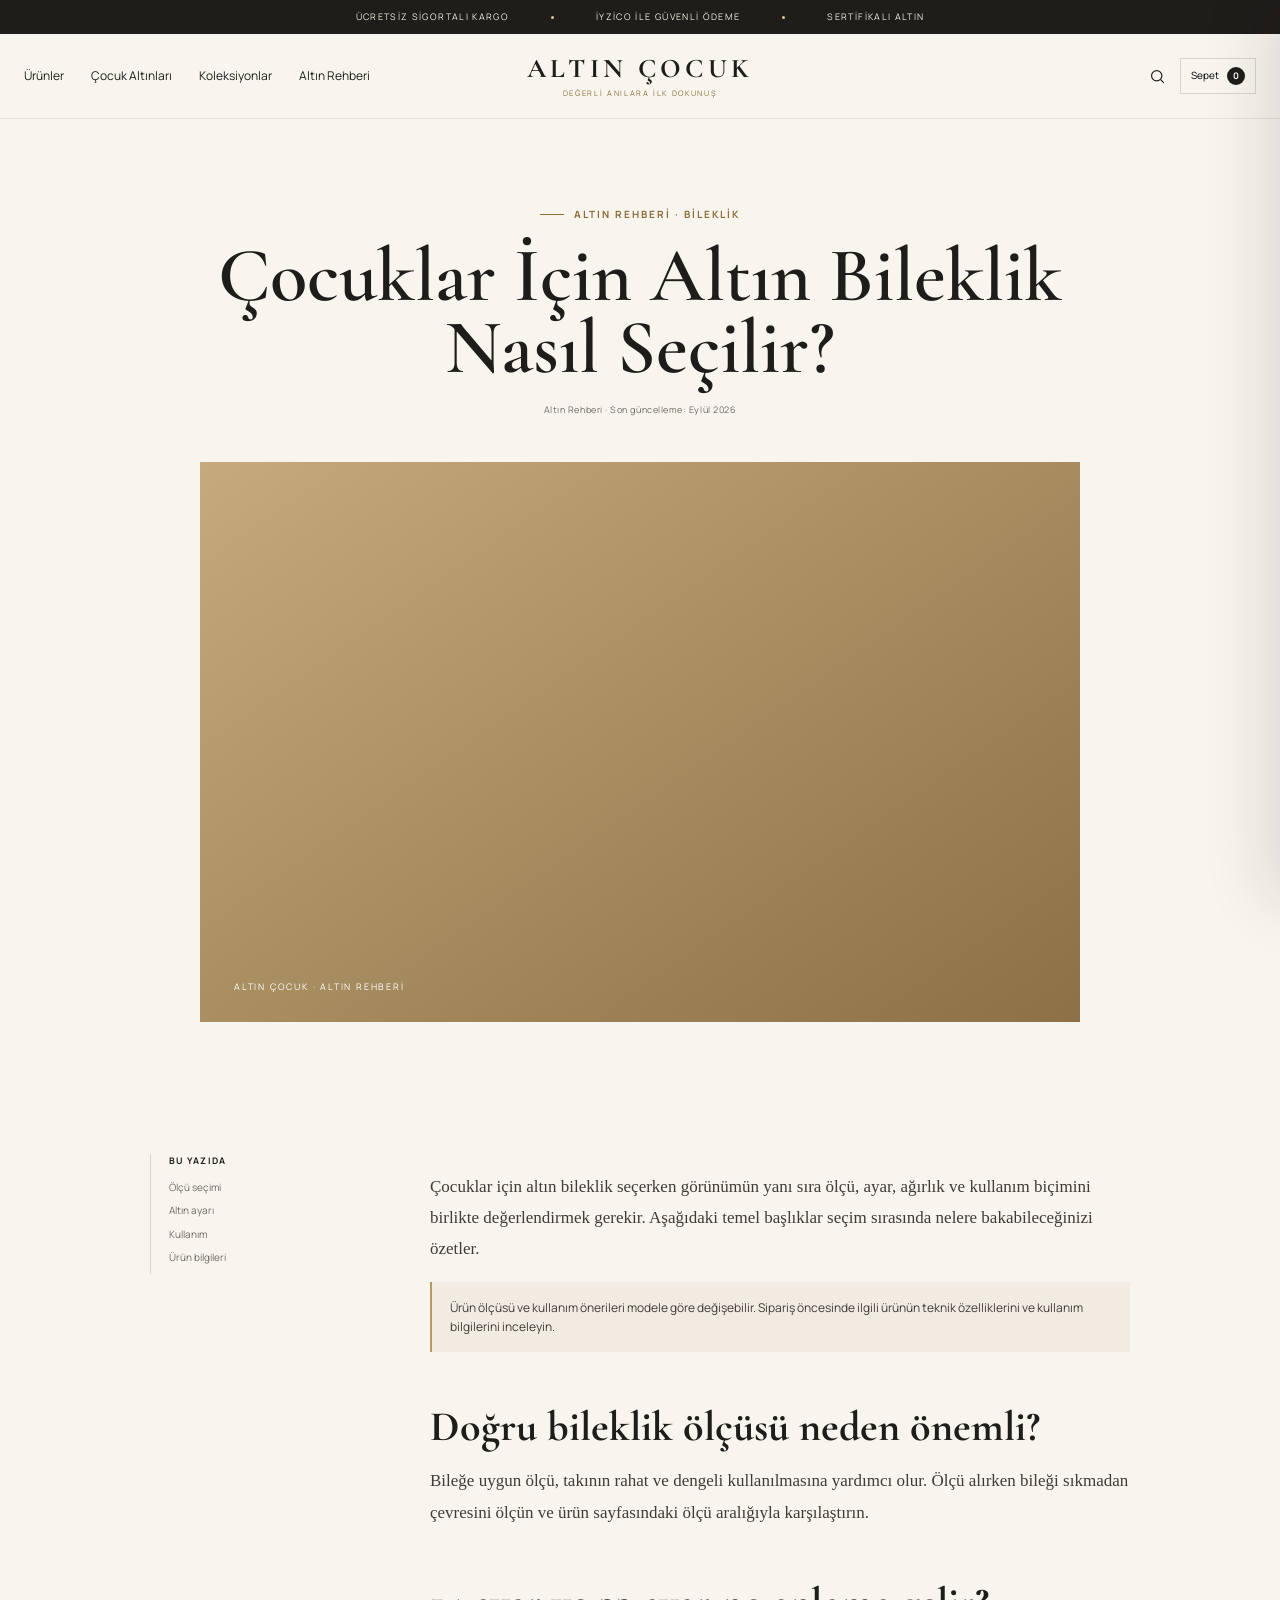
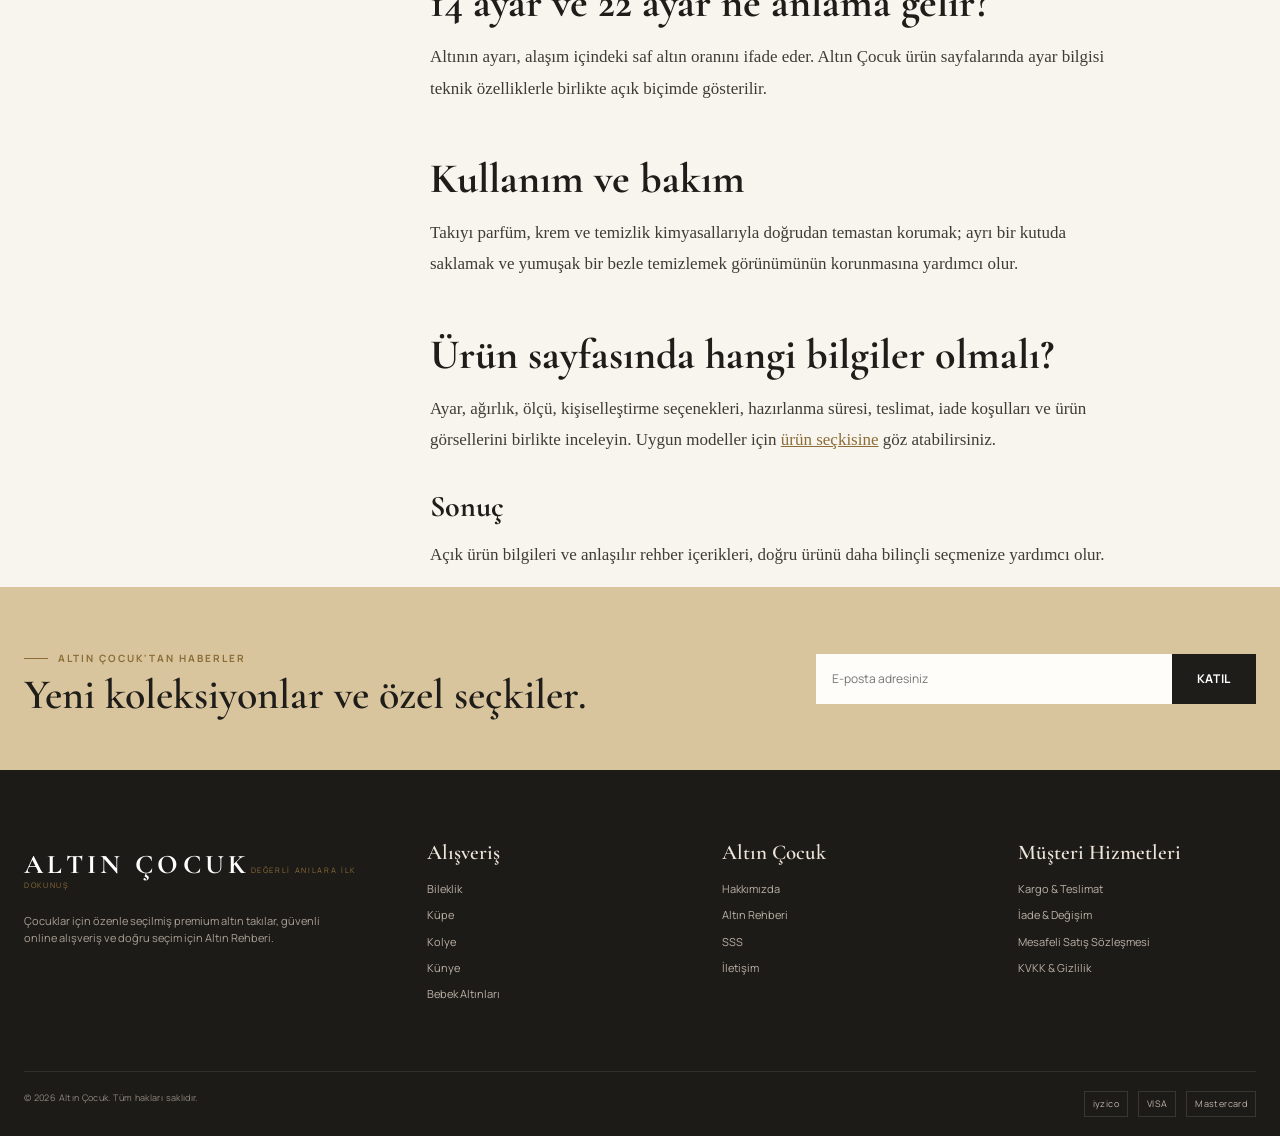
==== article.html @ 512d7e07 "Add files via upload" ====
<!DOCTYPE html>

<html lang="tr">
<head>
<meta charset="utf-8"/>
<meta content="width=device-width, initial-scale=1" name="viewport"/>
<title>Çocuklar İçin Altın Bileklik Nasıl Seçilir? | Altın Çocuk</title>
<meta content="Çocuk altın bileklik seçiminde ölçü, ayar, kullanım ve ürün bilgileri hakkında temel rehber." name="description"/>
<link href="https://altıncocuk.com/altin-rehberi/cocuk-altin-bileklik-nasil-secilir/" rel="canonical"/>
<meta content="Çocuklar İçin Altın Bileklik Nasıl Seçilir? | Altın Çocuk" property="og:title"/>
<meta content="Çocuk altın bileklik seçiminde ölçü, ayar, kullanım ve ürün bilgileri hakkında temel rehber." property="og:description"/>
<meta content="article" property="og:type"/>
<meta content="https://altıncocuk.com/altin-rehberi/cocuk-altin-bileklik-nasil-secilir/" property="og:url"/>
<meta content="#f8f5ef" name="theme-color"/>
<link href="https://fonts.googleapis.com" rel="preconnect"/>
<link crossorigin="" href="https://fonts.gstatic.com" rel="preconnect"/>
<link href="https://fonts.googleapis.com/css2?family=Cormorant+Garamond:wght@500;600;700&amp;family=Manrope:wght@400;500;600;700&amp;display=swap" rel="stylesheet"/>
<link href="styles.css" rel="stylesheet"/>
<script type="application/ld+json">{"@context":"https://schema.org","@type":"Article","headline":"Çocuklar İçin Altın Bileklik Nasıl Seçilir?","author":{"@type":"Organization","name":"Altın Çocuk"},"publisher":{"@type":"Organization","name":"Altın Çocuk"}}</script>
</head>
<body>
<a class="skip-link" href="#main">İçeriğe geç</a>
<div class="announcement"><div class="container announcement__inner"><span>Ücretsiz Sigortalı Kargo</span><i></i><span>iyzico ile Güvenli Ödeme</span><i></i><span>Sertifikalı Altın</span></div></div>
<header class="site-header" id="siteHeader"><div class="container header__main">
<button aria-expanded="false" aria-label="Menüyü aç" class="icon-button mobile-menu-button" id="menuToggle" type="button"><svg viewbox="0 0 24 24"><path d="M4 8h16M4 16h16"></path></svg></button>
<nav aria-label="Ana menü" class="nav desktop-only"><a href="products.html">Ürünler</a><a href="category.html">Çocuk Altınları</a><a href="index.html#collections">Koleksiyonlar</a><a href="guide.html">Altın Rehberi</a></nav>
<a aria-label="Altın Çocuk ana sayfa" class="brand" href="index.html"><span class="brand__mark">ALTIN ÇOCUK</span><span class="brand__tag">değerli anılara ilk dokunuş</span></a>
<div class="nav header-actions"><button aria-label="Ara" class="icon-button" data-open-search="" type="button"><svg viewbox="0 0 24 24"><circle cx="11" cy="11" r="6.5"></circle><path d="m16 16 4 4"></path></svg></button><button aria-label="Sepeti aç" class="cart-pill" data-open-cart="" type="button">Sepet <b data-cart-count="">0</b></button></div></div>
<nav aria-label="Mobil menü" class="mobile-panel" id="mobilePanel"><div class="mobile-panel__title">Koleksiyonları Keşfet</div><a href="products.html">Tüm Ürünler <span>→</span></a><a href="category.html">Bileklik <span>→</span></a><a href="category.html">Küpe <span>→</span></a><a href="products.html">Kolye <span>→</span></a><a href="category.html">Künye <span>→</span></a><a href="index.html#collections">Koleksiyonlar <span>→</span></a><a href="guide.html">Altın Rehberi <span>→</span></a></nav></header>
<main id="main">
<section class="article-hero"><div class="container article-hero__inner"><span class="eyebrow">ALTIN REHBERİ · BİLEKLİK</span><h1>Çocuklar İçin Altın Bileklik Nasıl Seçilir?</h1><div class="article-meta">Altın Rehberi · Son güncelleme: Eylül 2026</div><div class="article-cover"></div></div></section>
<section class="article-layout">
<aside class="article-toc"><strong>Bu yazıda</strong><a href="#olcu">Ölçü seçimi</a><a href="#ayar">Altın ayarı</a><a href="#kullanim">Kullanım</a><a href="#urun">Ürün bilgileri</a></aside>
<article class="article-body">
<p>Çocuklar için altın bileklik seçerken görünümün yanı sıra ölçü, ayar, ağırlık ve kullanım biçimini birlikte değerlendirmek gerekir. Aşağıdaki temel başlıklar seçim sırasında nelere bakabileceğinizi özetler.</p>
<div class="note">Ürün ölçüsü ve kullanım önerileri modele göre değişebilir. Sipariş öncesinde ilgili ürünün teknik özelliklerini ve kullanım bilgilerini inceleyin.</div>
<h2 id="olcu">Doğru bileklik ölçüsü neden önemli?</h2><p>Bileğe uygun ölçü, takının rahat ve dengeli kullanılmasına yardımcı olur. Ölçü alırken bileği sıkmadan çevresini ölçün ve ürün sayfasındaki ölçü aralığıyla karşılaştırın.</p>
<h2 id="ayar">14 ayar ve 22 ayar ne anlama gelir?</h2><p>Altının ayarı, alaşım içindeki saf altın oranını ifade eder. Altın Çocuk ürün sayfalarında ayar bilgisi teknik özelliklerle birlikte açık biçimde gösterilir.</p>
<h2 id="kullanim">Kullanım ve bakım</h2><p>Takıyı parfüm, krem ve temizlik kimyasallarıyla doğrudan temastan korumak; ayrı bir kutuda saklamak ve yumuşak bir bezle temizlemek görünümünün korunmasına yardımcı olur.</p>
<h2 id="urun">Ürün sayfasında hangi bilgiler olmalı?</h2><p>Ayar, ağırlık, ölçü, kişiselleştirme seçenekleri, hazırlanma süresi, teslimat, iade koşulları ve ürün görsellerini birlikte inceleyin. Uygun modeller için <a href="products.html">ürün seçkisine</a> göz atabilirsiniz.</p>
<h3>Sonuç</h3><p>Açık ürün bilgileri ve anlaşılır rehber içerikleri, doğru ürünü daha bilinçli seçmenize yardımcı olur.</p>
</article>
</section>
</main>
<section class="newsletter">
<div class="container newsletter__inner">
<div><span class="eyebrow">ALTIN ÇOCUK'TAN HABERLER</span><h2>Yeni koleksiyonlar ve özel seçkiler.</h2></div>
<form class="newsletter-form" data-newsletter="true"><input aria-label="E-posta adresiniz" autocomplete="email" placeholder="E-posta adresiniz" required="required" type="email"/><button class="btn btn--dark">Katıl</button></form>
</div>
</section>
<footer class="footer">
<div class="container footer__grid">
<div class="footer__brand"><a class="brand" href="index.html"><span class="brand__mark">ALTIN ÇOCUK</span><span class="brand__tag">değerli anılara ilk dokunuş</span></a><p>Çocuklar için özenle seçilmiş premium altın takılar, güvenli online alışveriş ve doğru seçim için Altın Rehberi.</p></div>
<div><h4>Alışveriş</h4><a href="category.html">Bileklik</a><a href="category.html">Küpe</a><a href="category.html">Kolye</a><a href="category.html">Künye</a><a href="category.html">Bebek Altınları</a></div>
<div><h4>Altın Çocuk</h4><a href="information.html#about">Hakkımızda</a><a href="guide.html">Altın Rehberi</a><a href="index.html#faq">SSS</a><a href="information.html#contact">İletişim</a></div>
<div><h4>Müşteri Hizmetleri</h4><a href="information.html#shipping">Kargo &amp; Teslimat</a><a href="information.html#returns">İade &amp; Değişim</a><a href="information.html#terms">Mesafeli Satış Sözleşmesi</a><a href="information.html#privacy">KVKK &amp; Gizlilik</a></div>
</div>
<div class="container footer__bottom"><span>© 2026 Altın Çocuk. Tüm hakları saklıdır.</span><div class="payment-marks"><span>iyzico</span><span>VISA</span><span>Mastercard</span></div></div>
</footer>
<div class="overlay" id="overlay"></div><section aria-label="Arama paneli" class="search-panel" id="searchPanel">
<div class="container">
<div class="search-panel__top"><span class="eyebrow">Sitede Ara</span><button aria-label="Aramayı kapat" class="icon-button" data-close="" type="button">✕</button></div>
<form class="search-panel__form"><input aria-label="Arama" id="searchInput" placeholder="Bileklik, künye, rehber..." type="search"/></form><div class="search-results" id="searchResults"></div>
<div class="search-panel__hint">Popüler aramalar: altın kolye · 14 ayar · hediye seçimi · altın rehberi</div>
</div>
</section><aside aria-label="Sepet" class="drawer" id="cartDrawer">
<div class="drawer__head"><strong>Sepetiniz</strong><button aria-label="Sepeti kapat" class="icon-button" data-close="" type="button">✕</button></div>
<div class="drawer__body"><div class="drawer__empty"><div class="ring">○</div><h3>Sepetiniz henüz boş.</h3><p>Çocuklar için seçilmiş altın takıları keşfedin.</p><a class="btn btn--dark" href="category.html">Ürünleri İncele</a></div></div>
</aside><script src="script.js"></script>
</body></html>
---- styles.css ----
:root{
  --bg:#f8f5ef;--paper:#fffdf9;--paper-2:#f1ebe2;--ink:#1f1d1a;--ink-2:#302d28;--muted:#70695f;
  --gold:#b79a61;--gold-2:#d8c49d;--gold-deep:#8c6d38;--line:#ded4c5;--line-soft:rgba(140,109,56,.14);
  --shadow:0 24px 80px rgba(49,39,25,.08);--shadow-soft:0 12px 40px rgba(49,39,25,.06);
  --serif:"Cormorant Garamond",Georgia,serif;--sans:Manrope,Arial,sans-serif;
  --radius:2px;--container:1240px;--header-h:84px;
}
*{box-sizing:border-box}html{scroll-behavior:smooth}body{margin:0;color:var(--ink);background:var(--bg);font-family:var(--sans);line-height:1.55;-webkit-font-smoothing:antialiased}body.no-scroll{overflow:hidden}button,input{font:inherit}button,a{tap-highlight-color:transparent}a{color:inherit}.container{width:min(var(--container),calc(100% - 48px));margin-inline:auto}.section{padding:112px 0}.section--tight{padding:78px 0}.skip-link{position:fixed;left:12px;top:-80px;background:#fff;padding:11px 14px;z-index:200}.skip-link:focus{top:12px}.eyebrow{display:inline-flex;gap:10px;align-items:center;color:var(--gold-deep);font-size:10px;font-weight:700;letter-spacing:.2em;text-transform:uppercase}.eyebrow:before{content:"";width:24px;height:1px;background:currentColor}.display{font-family:var(--serif);font-weight:600;letter-spacing:-.035em;line-height:.94}.muted{color:var(--muted)}.text-link{display:inline-flex;align-items:center;gap:8px;text-decoration:none;font-size:12px;font-weight:700;letter-spacing:.04em}.text-link:after{content:"↗";font-size:14px;transition:transform .25s}.text-link:hover:after{transform:translate(3px,-3px)}.btn{min-height:50px;padding:0 24px;display:inline-flex;align-items:center;justify-content:center;gap:10px;border:1px solid transparent;text-decoration:none;font-size:12px;font-weight:700;letter-spacing:.055em;text-transform:uppercase;cursor:pointer;transition:.25s}.btn--dark{background:var(--ink);color:#fff}.btn--dark:hover{background:#342f29}.btn--ghost{border-color:var(--line);background:rgba(255,255,255,.4)}.btn--ghost:hover{border-color:var(--gold)}.btn--light{background:#fff;color:var(--ink)}.icon-button{width:40px;height:40px;border:0;background:transparent;display:grid;place-items:center;cursor:pointer;color:inherit}.icon-button svg{width:19px;height:19px;stroke:currentColor;fill:none;stroke-width:1.5}.screen-reader{position:absolute!important;width:1px;height:1px;padding:0;margin:-1px;overflow:hidden;clip:rect(0,0,0,0);white-space:nowrap;border:0}

/* utility + header */
.announcement{background:var(--ink);color:#f4ede2;min-height:34px;display:flex;align-items:center;overflow:hidden}.announcement__inner{display:flex;align-items:center;justify-content:center;gap:42px;font-size:9px;letter-spacing:.15em;text-transform:uppercase;white-space:nowrap}.announcement__inner i{width:3px;height:3px;border-radius:50%;background:var(--gold-2)}.site-header{position:sticky;top:0;z-index:80;background:rgba(248,245,239,.92);backdrop-filter:blur(18px);border-bottom:1px solid var(--line-soft);transition:box-shadow .25s,background .25s}.site-header.is-scrolled{box-shadow:0 9px 30px rgba(31,29,26,.05);background:rgba(255,253,249,.96)}.header__main{height:var(--header-h);display:grid;grid-template-columns:1fr auto 1fr;gap:28px;align-items:center}.nav{display:flex;align-items:center;gap:27px}.nav a{text-decoration:none;font-size:12px;position:relative}.nav a:after{content:"";position:absolute;left:0;right:100%;bottom:-8px;height:1px;background:var(--gold);transition:right .25s}.nav a:hover:after{right:0}.brand{display:flex;flex-direction:column;text-decoration:none;text-align:center;align-items:center;line-height:1;color:var(--ink)}.brand__mark{font-family:var(--serif);font-weight:700;font-size:27px;letter-spacing:.16em}.brand__tag{margin-top:8px;font-size:7.5px;letter-spacing:.22em;text-transform:uppercase;color:var(--gold-deep)}.header-actions{justify-content:flex-end;gap:3px}.cart-pill{min-width:76px;height:36px;padding:0 10px;border:1px solid var(--line);background:transparent;font-size:10px;cursor:pointer;display:flex;gap:8px;align-items:center;justify-content:center}.cart-pill b{width:18px;height:18px;border-radius:50%;background:var(--ink);color:#fff;display:grid;place-items:center;font-size:9px}.mobile-menu-button{display:none}.mobile-panel{display:none}

/* overlays */
.overlay{position:fixed;inset:0;background:rgba(17,15,13,.36);backdrop-filter:blur(4px);z-index:110;opacity:0;pointer-events:none;transition:.25s}.overlay.is-open{opacity:1;pointer-events:auto}.search-panel{position:fixed;z-index:120;top:0;left:0;right:0;background:var(--paper);padding:28px 0 46px;transform:translateY(-110%);transition:transform .35s cubic-bezier(.2,.75,.2,1)}.search-panel.is-open{transform:none}.search-panel__top{display:flex;align-items:center;justify-content:space-between}.search-panel__form{max-width:820px;margin:42px auto 0;border-bottom:1px solid var(--ink);display:flex;align-items:center}.search-panel__form input{width:100%;border:0;background:transparent;outline:0;padding:14px 4px;font-family:var(--serif);font-size:42px}.search-panel__hint{max-width:820px;margin:16px auto 0;font-size:11px;color:var(--muted)}.drawer{position:fixed;top:0;right:0;height:100dvh;width:min(430px,100%);z-index:130;background:var(--paper);transform:translateX(102%);transition:transform .35s cubic-bezier(.2,.75,.2,1);display:flex;flex-direction:column;box-shadow:-24px 0 60px rgba(21,18,14,.12)}.drawer.is-open{transform:none}.drawer__head{height:82px;padding:0 26px;display:flex;align-items:center;justify-content:space-between;border-bottom:1px solid var(--line)}.drawer__body{padding:30px 26px;flex:1}.drawer__empty{height:100%;display:flex;align-items:center;justify-content:center;text-align:center;flex-direction:column}.drawer__empty .ring{width:88px;height:88px;border:1px solid var(--gold);border-radius:50%;margin-bottom:20px;display:grid;place-items:center;font-family:var(--serif);font-size:28px;color:var(--gold-deep)}.drawer__empty h3{font:600 32px/1 var(--serif);margin:0 0 10px}.drawer__empty p{max-width:270px;color:var(--muted);font-size:12px}

/* hero */
.hero{min-height:calc(100dvh - 118px);display:flex;align-items:center;overflow:hidden;position:relative}.hero:before{content:"";position:absolute;width:560px;height:560px;border:1px solid rgba(183,154,97,.10);border-radius:50%;left:-300px;top:50%;transform:translateY(-50%)}.hero__grid{display:grid;grid-template-columns:.92fr 1.08fr;align-items:center;gap:80px;padding:68px 0}.hero__copy{position:relative;z-index:2}.hero__copy h1{font-size:clamp(64px,6.2vw,94px);margin:18px 0 27px}.hero__copy h1 em{font-weight:500;color:var(--gold-deep)}.hero__copy>p{font-size:16px;max-width:590px;color:var(--muted);margin:0 0 34px}.hero__actions{display:flex;align-items:center;gap:26px;flex-wrap:wrap}.hero__trust{display:flex;align-items:center;gap:18px;margin-top:40px;font-size:10px;color:var(--muted)}.hero__trust span{display:flex;gap:7px;align-items:center}.hero__trust span:before{content:"✓";color:var(--gold-deep)}.hero-stage{height:650px;position:relative}.hero-stage__arch{position:absolute;inset:0 16px 0 70px;background:linear-gradient(145deg,#e9dfcf,#d5be97);border-radius:320px 320px 8px 8px;overflow:hidden;box-shadow:var(--shadow)}.hero-stage__arch:before{content:"";position:absolute;inset:8%;border:1px solid rgba(255,255,255,.48);border-radius:280px 280px 6px 6px}.hero-stage__arch:after{content:"";position:absolute;width:380px;height:380px;border-radius:50%;background:radial-gradient(circle,rgba(255,255,255,.82),rgba(255,255,255,0) 68%);left:50%;top:40%;transform:translate(-50%,-50%)}.hero-stage__image{position:absolute;z-index:2;inset:72px 40px 84px 94px;background:url('assets/p4-full.webp') center 44%/cover no-repeat;mix-blend-mode:normal;filter:saturate(.78) contrast(.96);clip-path:inset(0 round 240px 240px 6px 6px)}.hero-stage__label{position:absolute;z-index:3;left:25px;bottom:64px;background:rgba(255,253,249,.91);backdrop-filter:blur(12px);padding:16px 18px;border:1px solid rgba(140,109,56,.16);min-width:170px;box-shadow:var(--shadow-soft)}.hero-stage__label small{display:block;font-size:8px;letter-spacing:.16em;color:var(--gold-deep);text-transform:uppercase}.hero-stage__label strong{font-family:var(--serif);font-size:24px;font-weight:600}.hero-stage__index{position:absolute;right:0;top:48px;writing-mode:vertical-rl;font-size:8px;letter-spacing:.25em;color:var(--muted)}

.brand-strip{border-block:1px solid var(--line);padding:24px 0;background:rgba(255,255,255,.23)}.brand-strip__inner{display:grid;grid-template-columns:repeat(4,1fr);gap:10px}.brand-strip__item{display:flex;align-items:center;gap:12px;justify-content:center;font-size:10px;letter-spacing:.08em;text-transform:uppercase}.brand-strip__item span{font-family:var(--serif);font-size:25px;color:var(--gold-deep)}

/* section headings */
.section-head{display:flex;align-items:end;justify-content:space-between;gap:40px;margin-bottom:50px}.section-head--center{display:block;text-align:center;max-width:760px;margin:0 auto 58px}.section-head h2{font:600 clamp(46px,5vw,68px)/.98 var(--serif);letter-spacing:-.03em;margin:10px 0 0}.section-head p{max-width:520px;color:var(--muted);font-size:13px;margin:0}

/* category tree */
.category-tree{background:var(--paper)}.tree-shell{position:relative;min-height:690px;border:1px solid var(--line);background:linear-gradient(180deg,#fffdf9,#f5eee4);overflow:hidden}.tree-shell:before{content:"";position:absolute;inset:28px;border:1px solid rgba(183,154,97,.12)}.tree-lines{position:absolute;inset:0;width:100%;height:100%}.tree-lines path{fill:none;stroke:url(#branchGold);stroke-width:1.5;opacity:.72}.tree-center{position:absolute;left:50%;bottom:56px;transform:translateX(-50%);width:194px;height:194px;border-radius:50%;background:var(--ink);color:white;display:grid;place-items:center;text-align:center;box-shadow:0 30px 70px rgba(31,29,26,.19);z-index:3}.tree-center__inner span{display:block;font-size:9px;letter-spacing:.25em;color:#dbc8a4}.tree-center__inner strong{display:block;font:600 36px/1 var(--serif);letter-spacing:.07em;margin:4px 0}.tree-center__inner small{font-size:8px;letter-spacing:.15em;text-transform:uppercase;color:#bdb3a6}.category-node{position:absolute;width:220px;text-decoration:none;color:var(--ink);display:flex;flex-direction:column;align-items:center;text-align:center;z-index:4}.category-node__medallion{width:72px;height:72px;border-radius:50%;background:#f8f3ea;border:1px solid var(--gold);display:grid;place-items:center;margin-bottom:13px;transition:.28s;box-shadow:0 8px 30px rgba(99,73,34,.05)}.category-node__medallion svg{width:30px;height:30px;stroke:var(--gold-deep);fill:none;stroke-width:1.4}.category-node strong{font:600 29px/1 var(--serif)}.category-node small{margin-top:7px;color:var(--muted);font-size:10px}.category-node:hover .category-node__medallion{transform:translateY(-5px);background:var(--ink)}.category-node:hover .category-node__medallion svg{stroke:#e4d2ad}.category-node--1{left:7%;top:16%}.category-node--2{right:6%;top:14%}.category-node--3{left:19%;top:50%}.category-node--4{right:18%;top:49%}.category-node--5{left:50%;transform:translateX(-50%);top:10%}

/* products */
.products{background:var(--bg)}.product-grid{display:grid;grid-template-columns:repeat(4,1fr);gap:20px}.product-card{min-width:0}.product-card__link{text-decoration:none;color:inherit}.product-card__media{aspect-ratio:.82;position:relative;overflow:hidden;background:#eee6da}.product-card__media img{width:100%;height:100%;object-fit:cover;transition:transform .5s cubic-bezier(.2,.75,.2,1)}.product-card:hover .product-card__media img{transform:scale(1.035)}.badge{position:absolute;z-index:2;left:13px;top:13px;background:rgba(31,29,26,.92);color:#fff;padding:7px 9px;font-size:8px;letter-spacing:.13em;text-transform:uppercase}.badge--light{background:rgba(255,253,249,.88);color:var(--ink)}.fav{position:absolute;z-index:3;right:11px;top:9px;width:36px;height:36px;border:0;background:rgba(255,253,249,.78);backdrop-filter:blur(8px);border-radius:50%;font-size:20px;cursor:pointer;display:grid;place-items:center;transition:.2s}.fav:hover{background:#fff}.quick-add{position:absolute;z-index:3;left:12px;right:12px;bottom:12px;height:42px;border:0;background:rgba(31,29,26,.93);color:#fff;text-transform:uppercase;letter-spacing:.12em;font-size:9px;font-weight:700;transform:translateY(64px);transition:.3s;cursor:pointer}.product-card:hover .quick-add{transform:none}.product-card__body{padding:15px 1px 0}.product-card__meta{display:flex;justify-content:space-between;align-items:center;color:var(--muted);font-size:9px;letter-spacing:.05em;text-transform:uppercase}.product-card h3{font:600 16px/1.35 var(--sans);margin:8px 0 9px;letter-spacing:-.01em}.product-card__price{font-size:13px;font-weight:700}.product-card__note{font-size:10px;color:var(--gold-deep);margin-top:4px}

/* editorial collections */
.collection-grid{display:grid;grid-template-columns:1.15fr .85fr;grid-template-rows:1fr 1fr;gap:20px}.collection-card{min-height:300px;position:relative;overflow:hidden;text-decoration:none;color:var(--ink);display:flex;align-items:flex-end;background:#dfd3bf}.collection-card--large{grid-row:1/3;min-height:640px;background:#d6c5a8}.collection-card__art{position:absolute;inset:0;display:grid;place-items:center}.collection-card__ring{width:62%;aspect-ratio:1;border:1px solid rgba(130,94,44,.28);border-radius:50%;position:relative}.collection-card__ring:before,.collection-card__ring:after{content:"";position:absolute;border-radius:50%;border:1px solid rgba(130,94,44,.18)}.collection-card__ring:before{inset:12%}.collection-card__ring:after{inset:24%}.collection-card__symbol{font:500 160px/1 var(--serif);color:rgba(116,84,41,.27);position:absolute}.collection-card--large .collection-card__symbol{font-size:300px}.collection-card__copy{position:relative;margin:28px;background:rgba(255,253,249,.9);backdrop-filter:blur(10px);padding:18px 22px;min-width:260px;max-width:370px}.collection-card__copy span{font-size:8px;letter-spacing:.2em;text-transform:uppercase;color:var(--gold-deep)}.collection-card__copy h3{font:600 35px/1 var(--serif);margin:6px 0}.collection-card__copy p{margin:0;color:var(--muted);font-size:11px}.collection-card:hover .collection-card__ring{transform:scale(1.035);transition:.5s}

/* occasion rail */
.occasions{background:var(--ink);color:#f5ede2}.occasion-grid{display:grid;grid-template-columns:.68fr 1.32fr;gap:90px;align-items:start}.occasion-intro{position:sticky;top:150px}.occasion-intro h2{font:600 clamp(48px,5vw,70px)/.95 var(--serif);margin:13px 0 22px}.occasion-intro p{color:#bdb4a8;font-size:13px}.occasion-list{border-top:1px solid rgba(255,255,255,.15)}.occasion-item{display:grid;grid-template-columns:72px 1fr auto;align-items:center;gap:22px;padding:28px 0;border-bottom:1px solid rgba(255,255,255,.15);text-decoration:none}.occasion-item__no{font-size:9px;letter-spacing:.18em;color:#ae9670}.occasion-item h3{font:500 34px/1 var(--serif);margin:0}.occasion-item p{font-size:10px;color:#a9a094;margin:5px 0 0}.occasion-item__arrow{width:42px;height:42px;border:1px solid rgba(255,255,255,.22);border-radius:50%;display:grid;place-items:center;transition:.25s}.occasion-item:hover .occasion-item__arrow{background:#fff;color:var(--ink)}

/* trust */
.trust-grid{display:grid;grid-template-columns:repeat(4,1fr);border-block:1px solid var(--line)}.trust-item{padding:36px 26px;border-right:1px solid var(--line)}.trust-item:last-child{border-right:0}.trust-item__icon{width:37px;height:37px;border:1px solid var(--gold);border-radius:50%;display:grid;place-items:center;color:var(--gold-deep);font-family:var(--serif);margin-bottom:20px}.trust-item h3{font:600 25px/1 var(--serif);margin:0 0 9px}.trust-item p{font-size:11px;color:var(--muted);margin:0}

/* story / video */
.story{background:#26231f;color:#fff}.story__grid{display:grid;grid-template-columns:1.15fr .85fr;gap:78px;align-items:center}.story__media{min-height:590px;position:relative;background:linear-gradient(145deg,#8f7655,#42372b 68%,#2d2924);overflow:hidden}.story__media:before{content:"";position:absolute;inset:7%;border:1px solid rgba(255,255,255,.18)}.story__media:after{content:"GERÇEK ÜRÜN VİDEOSU ALANI";position:absolute;bottom:24px;left:0;right:0;text-align:center;font-size:8px;letter-spacing:.22em;color:#d1c1a9}.play-button{position:absolute;left:50%;top:50%;transform:translate(-50%,-50%);width:78px;height:78px;border-radius:50%;border:1px solid rgba(255,255,255,.5);background:rgba(255,255,255,.08);color:#fff;display:grid;place-items:center;cursor:pointer;font-size:20px}.story__copy h2{font:600 clamp(51px,5.2vw,72px)/.96 var(--serif);margin:13px 0 24px}.story__copy h2 em{color:#d8c49d;font-weight:500}.story__copy p{color:#bdb5aa;font-size:13px;max-width:460px;margin:0 0 26px}.story .eyebrow{color:#d8c49d}.story .text-link{color:#fff}

/* guide */
.guide{background:var(--paper-2)}.article-grid{display:grid;grid-template-columns:repeat(3,1fr);gap:22px}.article-card{text-decoration:none;color:inherit}.article-card__image{aspect-ratio:1.48;position:relative;overflow:hidden;margin-bottom:18px;background:#cbb895}.article-card__image:before{content:"";position:absolute;inset:15%;border:1px solid rgba(255,255,255,.48)}.article-card__image:after{position:absolute;left:20px;bottom:18px;font:600 34px/1 var(--serif);color:rgba(255,255,255,.86)}.article-card--1 .article-card__image{background:linear-gradient(145deg,#c3a777,#8f7247)}.article-card--1 .article-card__image:after{content:"01"}.article-card--2 .article-card__image{background:linear-gradient(145deg,#d8cab2,#a99168)}.article-card--2 .article-card__image:after{content:"02"}.article-card--3 .article-card__image{background:linear-gradient(145deg,#beb7aa,#82796a)}.article-card--3 .article-card__image:after{content:"03"}.article-card__tag{font-size:8px;letter-spacing:.18em;color:var(--gold-deep);text-transform:uppercase}.article-card h3{font:600 31px/1.04 var(--serif);margin:8px 0 10px}.article-card p{font-size:11px;color:var(--muted);margin:0;max-width:90%}

/* SEO prose */
.seo-band{background:var(--paper)}.seo-band__grid{display:grid;grid-template-columns:.72fr 1.28fr;gap:100px}.seo-band h2{font:600 51px/.98 var(--serif);margin:10px 0}.seo-copy{columns:2;column-gap:38px;color:var(--muted);font-size:12px}.seo-copy p{margin-top:0;break-inside:avoid}.seo-copy a{color:var(--ink);text-underline-offset:3px}

/* FAQ */
.faq-grid{display:grid;grid-template-columns:.72fr 1.28fr;gap:90px}.faq-intro{position:sticky;top:150px;height:max-content}.faq-intro h2{font:600 58px/.98 var(--serif);margin:13px 0 18px}.faq-intro p{font-size:12px;color:var(--muted)}details{border-top:1px solid var(--line);padding:23px 0}details:last-child{border-bottom:1px solid var(--line)}summary{list-style:none;cursor:pointer;font:600 24px/1.1 var(--serif);padding-right:38px;position:relative}summary::-webkit-details-marker{display:none}summary:after{content:"+";position:absolute;right:0;top:-2px;color:var(--gold-deep);font-family:var(--sans);font-weight:400}details[open] summary:after{content:"−"}details p{font-size:12px;color:var(--muted);max-width:720px;margin:15px 0 3px}

/* newsletter/footer */
.newsletter{padding:54px 0;background:var(--gold-2)}.newsletter__inner{display:grid;grid-template-columns:1fr auto;align-items:center;gap:60px}.newsletter h2{font:600 42px/1 var(--serif);margin:8px 0 0}.newsletter-form{display:flex;min-width:440px}.newsletter-form input{height:50px;flex:1;border:0;padding:0 16px;background:#fffdf9;outline:0;font-size:12px}.footer{background:#1d1b18;color:#eee5d9;padding:72px 0 0}.footer__grid{display:grid;grid-template-columns:1.45fr repeat(3,1fr);gap:58px;padding-bottom:60px}.footer__brand p{font-size:11px;color:#aaa094;max-width:330px}.footer .brand{align-items:flex-start;text-align:left;color:#fff;margin-bottom:22px}.footer h4{font:600 21px/1 var(--serif);margin:0 0 17px}.footer a{display:block;text-decoration:none;color:#bcb2a6;font-size:11px;margin:9px 0}.footer a:hover{color:#fff}.footer__bottom{border-top:1px solid rgba(255,255,255,.09);padding:19px 0;display:flex;justify-content:space-between;gap:20px;color:#8f887e;font-size:9px;letter-spacing:.04em}.payment-marks{display:flex;gap:10px;align-items:center}.payment-marks span{border:1px solid rgba(255,255,255,.12);padding:5px 8px;color:#bdb4aa}

/* category page */
.page-hero{padding:74px 0 52px;border-bottom:1px solid var(--line)}.breadcrumbs{font-size:9px;color:var(--muted);letter-spacing:.06em}.breadcrumbs a{text-decoration:none}.page-hero h1{font:600 clamp(54px,6vw,82px)/.95 var(--serif);margin:18px 0 14px}.page-hero p{max-width:680px;color:var(--muted);font-size:13px}.category-toolbar{display:flex;align-items:center;justify-content:space-between;border-bottom:1px solid var(--line);padding:16px 0;margin-bottom:30px}.category-toolbar__chips{display:flex;gap:8px;flex-wrap:wrap}.chip{border:1px solid var(--line);background:transparent;padding:8px 12px;font-size:9px;cursor:pointer}.chip.is-active{background:var(--ink);border-color:var(--ink);color:#fff}.catalog-grid{display:grid;grid-template-columns:repeat(4,1fr);gap:28px 18px}.category-seo{padding-top:80px;display:grid;grid-template-columns:.72fr 1.28fr;gap:80px;border-top:1px solid var(--line);margin-top:88px}.category-seo h2{font:600 46px/1 var(--serif);margin:0}.category-seo__copy{color:var(--muted);font-size:12px}.category-seo__copy h3{color:var(--ink);font:600 27px/1 var(--serif);margin:26px 0 8px}

/* product page */
.product-page{padding:54px 0 110px}.product-layout{display:grid;grid-template-columns:1.15fr .85fr;gap:64px;align-items:start}.product-gallery{display:grid;grid-template-columns:1fr 1fr;gap:10px}.product-gallery__item{background:#eee5d9;aspect-ratio:.85;overflow:hidden}.product-gallery__item:first-child{grid-column:1/3;aspect-ratio:1.28}.product-gallery img{width:100%;height:100%;object-fit:cover}.product-info{position:sticky;top:120px}.product-info .breadcrumbs{margin-bottom:25px}.product-info h1{font:600 37px/1.12 var(--sans);margin:0 0 13px;letter-spacing:-.025em}.product-info__meta{font-size:10px;color:var(--muted);display:flex;gap:16px;flex-wrap:wrap}.product-info__price{font-size:22px;font-weight:700;margin:24px 0}.product-info__installment{font-size:10px;color:var(--gold-deep);margin-top:-16px;margin-bottom:26px}.option-block{border-top:1px solid var(--line);padding:18px 0}.option-block__head{display:flex;justify-content:space-between;font-size:10px;font-weight:700;text-transform:uppercase;letter-spacing:.06em;margin-bottom:12px}.size-options{display:flex;gap:8px;flex-wrap:wrap}.size-options button{min-width:52px;height:38px;border:1px solid var(--line);background:transparent;font-size:10px;cursor:pointer}.size-options button.is-active{border-color:var(--ink);background:var(--ink);color:#fff}.product-cta{display:grid;grid-template-columns:1fr 52px;gap:8px;margin:20px 0}.product-cta .btn{width:100%;height:54px}.product-cta .fav{position:static;width:52px;height:54px;border-radius:0;border:1px solid var(--line);background:transparent}.purchase-trust{display:grid;grid-template-columns:1fr 1fr;gap:8px;margin-bottom:22px}.purchase-trust div{font-size:9px;border:1px solid var(--line);padding:11px}.product-accordion details{padding:18px 0}.product-accordion summary{font-family:var(--sans);font-size:10px;text-transform:uppercase;letter-spacing:.07em;font-weight:700}.product-accordion details p{font-size:11px}.related{padding-top:70px}

/* guide index */
.guide-hero{background:var(--ink);color:#fff;padding:95px 0}.guide-hero__grid{display:grid;grid-template-columns:.8fr 1.2fr;gap:90px;align-items:end}.guide-hero h1{font:600 clamp(61px,6vw,88px)/.92 var(--serif);margin:12px 0}.guide-hero p{color:#bcb3a7;max-width:600px}.guide-hero .eyebrow{color:#d8c49d}.guide-featured{display:grid;grid-template-columns:1.2fr .8fr;gap:24px}.guide-featured__card{min-height:520px;background:#b89d70;padding:36px;display:flex;align-items:flex-end;text-decoration:none;position:relative;overflow:hidden}.guide-featured__card:before{content:"";position:absolute;inset:24px;border:1px solid rgba(255,255,255,.32)}.guide-featured__copy{position:relative;background:rgba(255,253,249,.92);padding:22px;max-width:450px}.guide-featured__copy h2{font:600 42px/.98 var(--serif);margin:6px 0 10px}.guide-list{display:grid;gap:14px}.guide-list a{min-height:164px;border:1px solid var(--line);padding:24px;display:flex;flex-direction:column;justify-content:end;text-decoration:none;background:var(--paper)}.guide-list h3{font:600 29px/1 var(--serif);margin:5px 0}.guide-list p{font-size:10px;color:var(--muted);margin:0}

/* article */
.article-hero{padding:78px 0 58px}.article-hero__inner{max-width:880px;margin:auto;text-align:center}.article-hero h1{font:600 clamp(56px,6vw,84px)/.94 var(--serif);margin:18px 0}.article-meta{font-size:9px;color:var(--muted);letter-spacing:.06em}.article-cover{height:560px;background:linear-gradient(145deg,#c4aa7c,#8c7046);margin-top:45px;position:relative}.article-cover:after{content:"ALTIN ÇOCUK · ALTIN REHBERİ";position:absolute;left:34px;bottom:28px;color:#fff;font-size:9px;letter-spacing:.2em}.article-layout{display:grid;grid-template-columns:220px minmax(0,700px);gap:60px;justify-content:center;padding-top:74px}.article-toc{position:sticky;top:130px;height:max-content;border-left:1px solid var(--line);padding-left:18px}.article-toc strong{display:block;font-size:9px;letter-spacing:.14em;text-transform:uppercase;margin-bottom:12px}.article-toc a{display:block;text-decoration:none;font-size:10px;color:var(--muted);margin:8px 0}.article-body{font-family:Georgia,serif;font-size:17px;line-height:1.85;color:#403b35}.article-body h2,.article-body h3{font-family:var(--serif);color:var(--ink);line-height:1}.article-body h2{font-size:42px;margin:54px 0 16px}.article-body h3{font-size:30px;margin:36px 0 12px}.article-body .note{border-left:2px solid var(--gold);padding:16px 18px;background:var(--paper-2);font-family:var(--sans);font-size:12px;line-height:1.6}.article-body a{color:var(--gold-deep)}

/* animations */
.reveal{opacity:0;transform:translateY(18px);transition:opacity .65s ease,transform .65s ease}.reveal.is-visible{opacity:1;transform:none}@media(prefers-reduced-motion:reduce){*{scroll-behavior:auto!important;transition:none!important}.reveal{opacity:1;transform:none}}

@media(max-width:980px){
  :root{--header-h:72px}.desktop-only{display:none!important}.mobile-menu-button{display:grid}.header__main{grid-template-columns:auto 1fr auto}.brand__mark{font-size:23px}.brand__tag{display:none}.mobile-panel{position:absolute;left:0;right:0;top:var(--header-h);display:flex;flex-direction:column;background:var(--paper);border-bottom:1px solid var(--line);padding:12px 24px 24px;transform:translateY(-130%);opacity:0;pointer-events:none;transition:.3s;z-index:-1}.mobile-panel.is-open{transform:none;opacity:1;pointer-events:auto}.mobile-panel a{text-decoration:none;padding:13px 0;border-bottom:1px solid var(--line);font-size:12px}.hero{min-height:auto}.hero__grid{grid-template-columns:1fr;gap:45px;padding:58px 0 68px}.hero__copy{text-align:center}.hero__copy>p{margin-inline:auto}.hero__actions,.hero__trust{justify-content:center}.hero-stage{height:560px;max-width:680px;width:100%;margin:auto}.hero-stage__arch{inset:0 55px}.hero-stage__image{inset:58px 82px 76px}.brand-strip__inner{grid-template-columns:1fr 1fr;row-gap:20px}.section{padding:88px 0}.tree-shell{min-height:760px}.tree-lines{display:none}.tree-center{top:42px;bottom:auto;width:155px;height:155px}.category-node{left:50%!important;right:auto!important;transform:translateX(-50%)!important;width:82%;border-top:1px solid var(--line);padding:15px 0;display:grid;grid-template-columns:62px 1fr;column-gap:16px;text-align:left;align-items:center}.category-node__medallion{grid-row:1/3;margin:0;width:54px;height:54px}.category-node strong{font-size:26px}.category-node small{margin:2px 0 0}.category-node--1{top:228px}.category-node--2{top:330px}.category-node--3{top:432px}.category-node--4{top:534px}.category-node--5{top:636px}.product-grid,.catalog-grid{grid-template-columns:repeat(2,1fr)}.collection-grid,.occasion-grid,.story__grid,.seo-band__grid,.faq-grid,.category-seo,.product-layout,.guide-hero__grid,.guide-featured{grid-template-columns:1fr}.collection-card--large{grid-row:auto;min-height:470px}.collection-card{min-height:400px}.occasion-intro,.faq-intro,.product-info,.article-toc{position:static}.occasion-grid,.story__grid,.faq-grid{gap:48px}.trust-grid{grid-template-columns:1fr 1fr}.trust-item:nth-child(2){border-right:0}.trust-item{border-bottom:1px solid var(--line)}.article-grid{grid-template-columns:1fr 1fr}.seo-band__grid{gap:30px}.seo-copy{columns:1}.newsletter__inner{grid-template-columns:1fr;gap:28px}.newsletter-form{min-width:0;width:100%}.footer__grid{grid-template-columns:1.2fr 1fr 1fr}.footer__grid>div:last-child{grid-column:2/4}.product-info{padding-top:30px}.article-layout{grid-template-columns:minmax(0,700px);padding-inline:24px}.article-toc{display:none}.article-cover{height:440px}
}
@media(max-width:620px){
  .container{width:min(100% - 28px,var(--container))}.announcement__inner{gap:14px;font-size:8px}.announcement__inner span:nth-of-type(2),.announcement__inner i:nth-of-type(2){display:none}.header-actions{gap:0}.header-actions .icon-button:nth-child(2){display:none}.cart-pill{min-width:52px;font-size:0}.cart-pill b{margin:0}.hero__grid{padding-top:40px}.hero__copy h1{font-size:52px}.hero__copy>p{font-size:14px}.hero__actions{flex-direction:column;gap:17px}.hero__actions .btn{width:100%}.hero__trust{gap:10px;flex-wrap:wrap;font-size:9px}.hero-stage{height:445px}.hero-stage__arch{inset:0 12px}.hero-stage__image{inset:48px 32px 72px}.hero-stage__label{left:0;bottom:46px}.hero-stage__index{display:none}.brand-strip__inner{grid-template-columns:1fr}.brand-strip__item{justify-content:flex-start}.section{padding:70px 0}.section-head{display:block}.section-head p{margin-top:16px}.section-head h2{font-size:46px}.section-head--center{margin-bottom:40px}.tree-shell{min-height:690px}.category-node{width:88%;grid-template-columns:52px 1fr}.category-node__medallion{width:46px;height:46px}.category-node--1{top:210px}.category-node--2{top:302px}.category-node--3{top:394px}.category-node--4{top:486px}.category-node--5{top:578px}.product-grid,.catalog-grid{gap:24px 10px}.product-card h3{font-size:18px}.quick-add{display:none}.collection-card,.collection-card--large{min-height:340px}.collection-card__copy{margin:16px;min-width:0;max-width:calc(100% - 32px)}.collection-card__copy h3{font-size:30px}.occasion-item{grid-template-columns:48px 1fr auto;gap:12px}.occasion-item h3{font-size:28px}.occasion-item p{display:none}.trust-grid{grid-template-columns:1fr}.trust-item{border-right:0}.story__media{min-height:420px}.story__copy h2{font-size:48px}.article-grid{grid-template-columns:1fr}.seo-copy{font-size:12px}.faq-intro h2{font-size:48px}.newsletter-form{flex-direction:column}.newsletter-form input{height:50px}.footer__grid{grid-template-columns:1fr 1fr;gap:34px}.footer__brand{grid-column:1/3}.footer__grid>div:last-child{grid-column:auto}.footer__bottom{flex-direction:column}.page-hero{padding-top:50px}.page-hero h1{font-size:54px}.category-toolbar{align-items:flex-start;flex-direction:column;gap:14px}.product-gallery{grid-template-columns:1fr}.product-gallery__item:first-child{grid-column:auto;aspect-ratio:.85}.product-info h1{font-size:40px}.purchase-trust{grid-template-columns:1fr}.guide-hero{padding:70px 0}.guide-featured__card{min-height:420px;padding:18px}.article-hero h1{font-size:52px}.article-cover{height:320px}.article-body{font-size:16px}.article-body h2{font-size:36px}
}

/* cart / checkout prototypes */
.cart-page,.checkout-page{padding:70px 0 110px}.cart-page h1,.checkout-page h1{font:600 clamp(52px,5.5vw,76px)/.95 var(--serif);margin:15px 0 46px}.cart-layout{display:grid;grid-template-columns:1.35fr .65fr;gap:54px;align-items:start}.cart-list{border-top:1px solid var(--line)}.cart-item{display:grid;grid-template-columns:132px 1fr auto;gap:22px;padding:22px 0;border-bottom:1px solid var(--line);align-items:center}.cart-item__image{aspect-ratio:.86;background:#eee6da}.cart-item__image img{width:100%;height:100%;object-fit:cover}.cart-item h3{font:600 25px/1 var(--serif);margin:0 0 7px}.cart-item__meta{font-size:10px;color:var(--muted)}.qty{display:inline-grid;grid-template-columns:34px 42px 34px;border:1px solid var(--line);margin-top:14px}.qty button,.qty span{height:34px;border:0;background:transparent;display:grid;place-items:center;font-size:11px}.qty button{cursor:pointer}.cart-item__price{text-align:right;font-size:13px;font-weight:700}.cart-item__remove{display:block;margin-top:12px;border:0;background:transparent;text-decoration:underline;text-underline-offset:3px;color:var(--muted);font-size:9px;cursor:pointer}.order-box{background:var(--paper);border:1px solid var(--line);padding:28px;position:sticky;top:125px}.order-box h2{font:650 22px/1.2 var(--sans);margin:0 0 22px}.order-line{display:flex;justify-content:space-between;gap:20px;padding:11px 0;font-size:11px}.order-line--total{border-top:1px solid var(--line);margin-top:10px;padding-top:19px;font-size:14px;font-weight:700}.order-box .btn{width:100%;margin-top:20px}.order-box__note{font-size:9px;color:var(--muted);margin:12px 0 0;text-align:center}.checkout-layout{display:grid;grid-template-columns:1.15fr .85fr;gap:60px;align-items:start}.checkout-section{border-top:1px solid var(--line);padding:27px 0}.checkout-section:first-child{border-top:0;padding-top:0}.checkout-section h2{font:650 22px/1.25 var(--sans);margin:0 0 20px}.form-grid{display:grid;grid-template-columns:1fr 1fr;gap:14px}.field{display:flex;flex-direction:column;gap:7px}.field--full{grid-column:1/3}.field label{font-size:9px;font-weight:700;text-transform:uppercase;letter-spacing:.06em}.field input,.field select,.field textarea{width:100%;border:1px solid var(--line);background:var(--paper);min-height:47px;padding:0 12px;outline:0;font-size:11px}.field textarea{padding-top:12px;min-height:90px}.payment-option{border:1px solid var(--ink);padding:18px;display:flex;gap:13px;align-items:flex-start}.payment-option input{margin-top:3px}.payment-option strong{display:block;font-size:11px}.payment-option p{font-size:9px;color:var(--muted);margin:4px 0 0}.checkout-summary-item{display:grid;grid-template-columns:70px 1fr auto;gap:13px;align-items:center;padding:12px 0;border-bottom:1px solid var(--line)}.checkout-summary-item img{width:70px;height:80px;object-fit:cover;background:#eee5d9}.checkout-summary-item h3{font:600 17px/1.05 var(--serif);margin:0}.checkout-summary-item p{font-size:9px;color:var(--muted);margin:4px 0 0}.checkout-summary-item strong{font-size:10px}.consent{display:flex;gap:9px;font-size:9px;color:var(--muted);margin-top:15px}.consent input{margin-top:2px}.consent a{color:var(--ink)}
@media(max-width:980px){.cart-layout,.checkout-layout{grid-template-columns:1fr}.order-box{position:static}.cart-page,.checkout-page{padding-top:50px}.checkout-layout{gap:25px}}
@media(max-width:620px){.cart-item{grid-template-columns:90px 1fr}.cart-item__price{grid-column:2;text-align:left}.form-grid{grid-template-columns:1fr}.field--full{grid-column:auto}.cart-page h1,.checkout-page h1{font-size:50px}.order-box{padding:22px}}


/* ===== V3 product-commerce demo ===== */

.real-product{background:#dcd9d3}.real-product img{object-fit:cover;object-position:center 52%;filter:saturate(.86) contrast(1.02)}
.page-hero--editorial em{font-weight:500;color:var(--gold-deep)}
.catalog-intro{display:flex;align-items:center;justify-content:space-between;gap:24px;padding:0 0 30px;border-bottom:1px solid var(--line);margin-bottom:36px}.catalog-intro>div:first-child{display:flex;flex-direction:column}.catalog-intro strong{font:600 28px/1 var(--serif)}.catalog-intro span{font-size:10px;color:var(--muted);margin-top:6px}.catalog-grid--demo{grid-template-columns:repeat(3,1fr)}.demo-note{display:grid;grid-template-columns:.35fr 1fr;gap:40px;margin-top:70px;padding:28px 0;border-block:1px solid var(--line)}.demo-note strong{font:600 30px/1 var(--serif)}.demo-note p{margin:0;color:var(--muted);font-size:12px;max-width:720px}
.mobile-panel__title{padding:8px 0 18px;font:600 28px/1 var(--serif);color:var(--gold-deep)}.mobile-panel a{display:flex;align-items:center;justify-content:space-between}.mobile-panel a span{font-size:18px;color:var(--gold-deep)}
.product-page--v3{padding-top:34px}.product-layout--v3{grid-template-columns:minmax(0,1.08fr) minmax(390px,.72fr);gap:52px}.product-gallery--v3{display:grid;grid-template-columns:78px 1fr;gap:12px;position:sticky;top:120px;align-self:start}.product-gallery__rail{display:flex;flex-direction:column;gap:9px}.gallery-thumb{padding:0;border:1px solid var(--line);background:var(--paper);aspect-ratio:.82;cursor:pointer;overflow:hidden;transition:.2s;position:relative}.gallery-thumb:hover,.gallery-thumb.is-active{border-color:var(--ink)}.gallery-thumb img{width:100%;height:100%;object-fit:cover}.gallery-thumb--video{display:grid;place-items:center;align-content:center;gap:4px;color:var(--ink)}.gallery-thumb--video span{font-size:18px}.gallery-thumb--video small{font-size:8px;text-transform:uppercase;letter-spacing:.08em}.product-main-media{position:relative;background:#d8d7d2;min-height:735px;overflow:hidden}.product-main-media img{width:100%;height:100%;min-height:735px;object-fit:cover;object-position:center 52%;transition:transform .45s}.product-main-media.is-zoomed img{transform:scale(1.45);cursor:zoom-out}.media-badge{position:absolute;left:16px;top:16px;z-index:3;background:rgba(255,253,249,.9);backdrop-filter:blur(8px);padding:8px 11px;font-size:8px;font-weight:700;letter-spacing:.11em}.zoom-hint{position:absolute;right:16px;bottom:16px;border:1px solid rgba(255,255,255,.55);background:rgba(31,29,26,.75);color:#fff;backdrop-filter:blur(8px);padding:9px 12px;font-size:9px;cursor:pointer}.product-info--v3{top:118px}.product-title-row{display:grid;grid-template-columns:1fr auto;gap:20px;align-items:start;margin-top:22px}.product-title-row h1{font-size:37px;margin:8px 0 0}.share-btn{border:0;background:transparent;color:var(--muted);font-size:10px;display:flex;gap:6px;align-items:center;cursor:pointer;padding:8px}.product-info__meta--rich{display:grid;grid-template-columns:repeat(3,1fr);gap:1px;background:var(--line);margin:22px 0}.product-info__meta--rich span{background:var(--paper);padding:12px;display:flex;flex-direction:column;gap:2px;font-size:8px;text-transform:uppercase;letter-spacing:.06em}.product-info__meta--rich b{font-size:11px;color:var(--ink);text-transform:none;letter-spacing:0}.price-zone{padding:18px 0 22px}.old-price{text-decoration:line-through;color:#9a938a;font-size:12px}.current-price{font:700 30px/1 var(--sans);margin:5px 0 7px;letter-spacing:-.02em}.price-zone small{font-size:8px;color:var(--muted)}.benefit-grid{display:grid;grid-template-columns:1fr 1fr;gap:9px;margin-bottom:12px}.benefit-grid>div{border:1px solid var(--line);padding:14px;background:rgba(255,255,255,.3)}.benefit-kicker{display:block;font-size:8px;color:var(--muted);text-transform:uppercase;letter-spacing:.08em}.benefit-grid strong{display:block;font:650 15px/1.25 var(--sans);margin:5px 0 3px}.benefit-grid small{font-size:8px;color:var(--gold-deep)}.shipping-panel{display:flex;align-items:center;gap:13px;border:1px solid #dce5df;background:#f6fbf7;padding:14px;margin-top:10px}.shipping-icon{width:34px;height:34px;border:1px solid #8ca794;border-radius:50%;display:grid;place-items:center;color:#537060}.shipping-panel strong,.shipping-panel span{display:block}.shipping-panel strong{font-size:10px}.shipping-panel span{font-size:8px;color:#67806f;margin-top:2px}.delivery-line{display:grid;grid-template-columns:auto 1fr auto;gap:10px;align-items:center;padding:16px 0;border-bottom:1px solid var(--line)}.delivery-dot{width:9px;height:9px;border:2px solid var(--gold-deep);border-radius:50%}.delivery-line small,.delivery-line strong{display:block}.delivery-line small{font-size:8px;color:var(--muted)}.delivery-line strong{font-size:11px;margin-top:2px}.delivery-line a{font-size:8px;color:var(--gold-deep)}.personalization-card{padding:18px 0;border-bottom:1px solid var(--line)}.personalization-card input{width:100%;height:47px;border:1px solid var(--line);background:var(--paper);padding:0 12px;outline:0}.font-picker{display:flex;gap:6px;flex-wrap:wrap;margin-top:9px}.font-choice{border:1px solid var(--line);background:transparent;padding:8px 10px;font-size:8px;cursor:pointer}.font-choice.is-active{background:var(--ink);color:#fff;border-color:var(--ink)}.engraving-preview{margin-top:10px;padding:13px 14px;background:#f0e8dc;display:flex;align-items:center;justify-content:space-between}.engraving-preview small{font-size:8px;text-transform:uppercase;letter-spacing:.08em;color:var(--muted)}.engraving-preview strong{font:600 20px/1 var(--serif)}.engraving-preview strong[data-font='sans']{font-family:var(--sans);font-size:15px}.engraving-preview strong[data-font='script']{font-family:cursive;font-style:italic}.product-cta--v3{margin:18px 0 12px}.add-cart-main{font-size:11px}.purchase-trust--v3{grid-template-columns:repeat(3,1fr);gap:1px;background:var(--line);margin:0 0 18px}.purchase-trust--v3 div{border:0;background:var(--paper);padding:13px}.purchase-trust--v3 span{font:600 19px/1 var(--serif);color:var(--gold-deep)}.purchase-trust--v3 strong,.purchase-trust--v3 small{display:block}.purchase-trust--v3 strong{font-size:8px;margin:5px 0 2px}.purchase-trust--v3 small{font-size:7px;color:var(--muted)}.product-accordion--v3 details{border-top:1px solid var(--line)}.product-accordion--v3 details:last-child{border-bottom:1px solid var(--line)}.product-accordion--v3 summary{list-style:none;display:flex;align-items:center;justify-content:space-between;cursor:pointer;font:650 11px/1.3 var(--sans);letter-spacing:.04em;text-transform:none}.product-accordion--v3 summary:after{content:'+';font-size:15px;font-weight:400}.product-accordion--v3 details[open] summary:after{content:'−'}.spec-table{display:grid;grid-template-columns:1fr 1fr;margin:14px 0;background:var(--line);gap:1px}.spec-table>div{background:var(--paper);padding:10px;display:flex;justify-content:space-between;font-size:8px}.spec-table span{color:var(--muted)}.product-story-band{display:grid;grid-template-columns:1fr 1fr;gap:80px;padding:70px 0;margin-top:82px;border-block:1px solid var(--line);align-items:end}.product-story-band h2{font:600 48px/.98 var(--serif);margin:10px 0 0}.product-story-band p{font-size:12px;color:var(--muted);max-width:560px;margin:0}.mobile-buybar{display:none}.video-modal,.image-lightbox{position:fixed;inset:0;z-index:220;background:rgba(16,14,12,.72);backdrop-filter:blur(9px);opacity:0;pointer-events:none;transition:.25s}.video-modal.is-open,.image-lightbox.is-open{opacity:1;pointer-events:auto}.video-modal{display:grid;place-items:center}.video-modal__inner{width:min(760px,calc(100% - 28px));min-height:420px;background:var(--paper);position:relative;padding:24px}.video-modal__inner>.icon-button{position:absolute;right:10px;top:10px}.video-placeholder{min-height:370px;border:1px solid var(--line);display:grid;place-items:center;align-content:center;text-align:center;padding:30px;background:linear-gradient(145deg,#efe5d6,#d7c4a1)}.video-placeholder>span{width:70px;height:70px;border-radius:50%;background:rgba(255,255,255,.75);display:grid;place-items:center;font-size:22px}.video-placeholder h3{font:600 38px/1 var(--serif);margin:20px 0 7px}.video-placeholder p{max-width:440px;font-size:11px;color:var(--muted)}.image-lightbox{display:grid;place-items:center;padding:40px}.image-lightbox>.icon-button{position:absolute;right:20px;top:20px;color:#fff;font-size:18px}.image-lightbox img{max-width:min(980px,90vw);max-height:88vh;object-fit:contain;box-shadow:0 30px 100px rgba(0,0,0,.35)}
@media(max-width:980px){.catalog-grid--demo{grid-template-columns:repeat(2,1fr)}.product-layout--v3{grid-template-columns:1fr}.product-gallery--v3{position:static}.product-info--v3{position:static;padding-top:22px}.product-main-media{min-height:620px}.product-main-media img{min-height:620px}.product-story-band{grid-template-columns:1fr;gap:25px}.product-title-row h1{font-size:44px}}
@media(max-width:620px){.catalog-intro{align-items:flex-start;flex-direction:column}.catalog-grid--demo{grid-template-columns:repeat(2,1fr)}.demo-note{grid-template-columns:1fr;gap:12px}.mobile-panel{position:fixed;top:0;bottom:0;right:15%;left:0;padding:94px 24px 30px;z-index:140;transform:translateX(-105%);opacity:1;overflow:auto}.mobile-panel.is-open{transform:none}.mobile-panel a{font-size:22px;padding:17px 0;font-family:var(--sans)}.product-page--v3{padding-top:14px;padding-bottom:95px}.product-layout--v3{gap:20px}.product-gallery--v3{grid-template-columns:1fr;gap:8px}.product-main-media{min-height:0;aspect-ratio:.72;grid-row:1}.product-main-media img{min-height:0;aspect-ratio:.72}.product-gallery__rail{grid-row:2;flex-direction:row;overflow:auto}.gallery-thumb{width:76px;min-width:76px}.media-badge{font-size:7px}.zoom-hint{display:none}.product-title-row{grid-template-columns:1fr auto}.product-title-row h1{font-size:37px}.share-btn span{display:none}.product-info__meta--rich{margin-top:16px}.price-zone{padding-bottom:16px}.current-price{font-size:27px}.benefit-grid{grid-template-columns:1fr 1fr}.benefit-grid strong{font-size:19px}.purchase-trust--v3{grid-template-columns:1fr 1fr 1fr}.purchase-trust--v3 div{padding:10px 7px}.purchase-trust--v3 span{font-size:16px}.product-story-band{padding:50px 0;margin-top:45px}.product-story-band h2{font-size:39px}.mobile-buybar{position:fixed;display:grid;grid-template-columns:1fr 1fr;gap:10px;align-items:center;bottom:0;left:0;right:0;z-index:95;background:rgba(255,253,249,.96);backdrop-filter:blur(16px);border-top:1px solid var(--line);padding:10px 14px env(safe-area-inset-bottom,10px);box-shadow:0 -10px 30px rgba(31,29,26,.07)}.mobile-buybar small,.mobile-buybar strong{display:block}.mobile-buybar small{font-size:7px;color:var(--muted)}.mobile-buybar strong{font-size:11px;margin-top:2px}.mobile-buybar .btn{min-height:44px}.related .product-grid{grid-template-columns:repeat(2,1fr)}.video-modal__inner{min-height:360px}.video-placeholder{min-height:310px}.image-lightbox{padding:16px}}


/* Customer demo: commerce readability, working states and refined category tree */
.product-card__image-link{display:block;width:100%;height:100%}
.product-card__title{display:block;color:inherit;text-decoration:none}
.product-card__title:hover h3{text-decoration:underline;text-decoration-thickness:1px;text-underline-offset:4px}
.product-card[hidden]{display:none!important}
.section-action{text-align:center;margin-top:42px}
.sort-control{display:flex;align-items:center;gap:10px;font:600 9px/1 var(--sans);letter-spacing:.06em;text-transform:uppercase;color:var(--muted)}
.sort-control select{height:38px;border:1px solid var(--line);background:var(--paper);padding:0 34px 0 12px;color:var(--ink);font:600 10px/1 var(--sans)}
.product-info--v3,.product-accordion--v3,.spec-table,.price-zone,.delivery-line,.personalization-card,.purchase-trust--v3,.benefit-grid,.shipping-panel{font-family:var(--sans)}
.product-info__meta--rich b,.spec-table b,.delivery-line strong,.purchase-trust--v3 strong{font-family:var(--sans);font-weight:650}
.product-info__meta--rich span,.price-zone small,.benefit-kicker,.benefit-grid small,.delivery-line small,.purchase-trust--v3 small{font-size:9px}

.product-accordion--v3 p{font:400 11px/1.75 var(--sans);color:var(--muted)}
.product-story-band h2,.hero .display,.collection-card h3,.category-node strong,.guide-hero h1,.article-hero h1{font-family:var(--serif)}

.checkout-page h1,.cart-page h1,.checkout-section h2,.field label,.cart-item h3,.checkout-summary-item h3{font-family:var(--sans)}
.checkout-page h1,.cart-page h1{font-weight:650;letter-spacing:-.025em}

.checkout-submit{margin-top:20px;min-width:280px}
.form-status{min-height:24px;margin:12px 0 0;font:500 10px/1.6 var(--sans);color:var(--muted);max-width:620px}
.form-status.is-success{color:#426752}
.page-title-row{display:flex;align-items:end;justify-content:space-between;gap:28px;margin:8px 0 34px}
.page-title-row h1{margin:7px 0 0}
.cart-item__title{text-decoration:none;color:inherit}
.cart-empty-state{border:1px solid var(--line);padding:54px;min-height:320px;display:flex;flex-direction:column;align-items:flex-start;justify-content:center}
.cart-empty-state h2{font:600 34px/1.05 var(--serif);margin:10px 0 12px}
.cart-empty-state p{font-size:11px;color:var(--muted);max-width:420px;margin:0 0 22px}
.is-disabled{opacity:.45;cursor:not-allowed;pointer-events:auto}
.search-results{display:grid;gap:1px;background:var(--line);margin-top:18px;max-height:380px;overflow:auto}
.search-result{display:grid;grid-template-columns:64px 1fr;gap:13px;align-items:center;background:var(--paper);padding:9px;text-decoration:none;color:var(--ink)}
.search-result:hover{background:#f4eee5}
.search-result img{width:64px;height:64px;object-fit:cover;background:#e9e1d5}
.search-result strong,.search-result small{display:block;font-family:var(--sans)}
.search-result strong{font-size:11px;line-height:1.35}
.search-result small{font-size:8px;color:var(--muted);margin-top:4px}
.search-result--text{grid-template-columns:1fr;padding:15px}
.search-no-result{background:var(--paper);padding:18px;margin:0;font:500 10px/1.5 var(--sans);color:var(--muted)}
.drawer-cart-list{display:grid;gap:16px}
.drawer-cart-item{display:grid;grid-template-columns:72px 1fr auto;gap:12px;padding-bottom:16px;border-bottom:1px solid var(--line);align-items:start}
.drawer-cart-item img{width:72px;height:82px;object-fit:cover;background:#eee6da}
.drawer-cart-item__name{display:block;text-decoration:none;color:var(--ink);font:650 10px/1.35 var(--sans)}
.drawer-cart-item small{display:block;margin-top:5px;color:var(--muted);font:500 8px/1.4 var(--sans)}
.drawer-cart-item>strong{font:700 10px/1.3 var(--sans);white-space:nowrap}
.drawer-qty{display:flex;align-items:center;gap:8px;margin-top:10px}
.drawer-qty button{width:24px;height:24px;border:1px solid var(--line);background:transparent;cursor:pointer}
.drawer-qty span{min-width:14px;text-align:center;font:600 9px/1 var(--sans)}
.drawer-total{display:flex;justify-content:space-between;padding:19px 0;font:650 12px/1 var(--sans)}
.drawer-actions{display:grid;grid-template-columns:1fr 1fr;gap:8px}
.drawer-actions .btn{min-width:0;padding-inline:10px}
.site-toast{position:fixed;left:50%;bottom:28px;z-index:300;transform:translate(-50%,18px);opacity:0;pointer-events:none;background:var(--ink);color:#fff;padding:12px 17px;box-shadow:0 16px 50px rgba(31,29,26,.22);font:600 10px/1.35 var(--sans);transition:.22s}
.site-toast.is-visible{opacity:1;transform:translate(-50%,0)}
.checkout-empty{padding:16px 0;border-bottom:1px solid var(--line)}
.checkout-empty p{margin:0 0 5px;font:600 10px/1.4 var(--sans)}
.info-layout{display:grid;grid-template-columns:240px 1fr;gap:80px;align-items:start}
.info-nav{position:sticky;top:120px;border-top:1px solid var(--line)}
.info-nav a{display:block;padding:12px 0;border-bottom:1px solid var(--line);text-decoration:none;color:var(--muted);font:600 9px/1.3 var(--sans)}
.info-nav a:hover{color:var(--ink)}
.info-content{max-width:780px}
.info-content section{padding:0 0 54px;margin:0 0 54px;border-bottom:1px solid var(--line);scroll-margin-top:130px}
.info-content h2{font:600 38px/1.05 var(--serif);margin:10px 0 18px}
.info-content p{font:400 12px/1.8 var(--sans);color:var(--muted);max-width:680px}
.tree-lines .tree-trunk{fill:none;stroke:url(#branchGold);stroke-width:12;stroke-linecap:round;opacity:.7}
.tree-lines .tree-branch{fill:none;stroke:url(#branchGold);stroke-width:4;stroke-linecap:round;opacity:.62}
.tree-leaves ellipse{fill:#b99354;opacity:.35}
.tree-shell:after{content:"";position:absolute;left:35%;right:35%;bottom:28px;height:22px;background:radial-gradient(ellipse,rgba(112,84,44,.16),transparent 68%);filter:blur(4px)}


@media(min-width:981px){
  .category-node--1{left:5%;top:29%}
  .category-node--2{right:5%;top:26%}
  .category-node--3{left:28%;top:20%}
  .category-node--4{right:28%;top:17%}
  .category-node--5{left:50%;top:7%;transform:translateX(-50%)}
  .tree-center{bottom:35px;width:154px;height:154px}
  .tree-center__inner strong{font-size:29px}
}
@media(max-width:760px){
  .page-title-row{align-items:flex-start;flex-direction:column;margin-bottom:24px}
  .info-layout{grid-template-columns:1fr;gap:35px}
  .info-nav{position:static;display:flex;overflow:auto;gap:18px;border-top:0;border-bottom:1px solid var(--line);padding-bottom:9px}
  .info-nav a{white-space:nowrap;border:0;padding:8px 0}
  .info-content h2{font-size:32px}
  .drawer-cart-item{grid-template-columns:64px 1fr}
  .drawer-cart-item>strong{grid-column:2}
  .checkout-submit{width:100%;min-width:0}
}
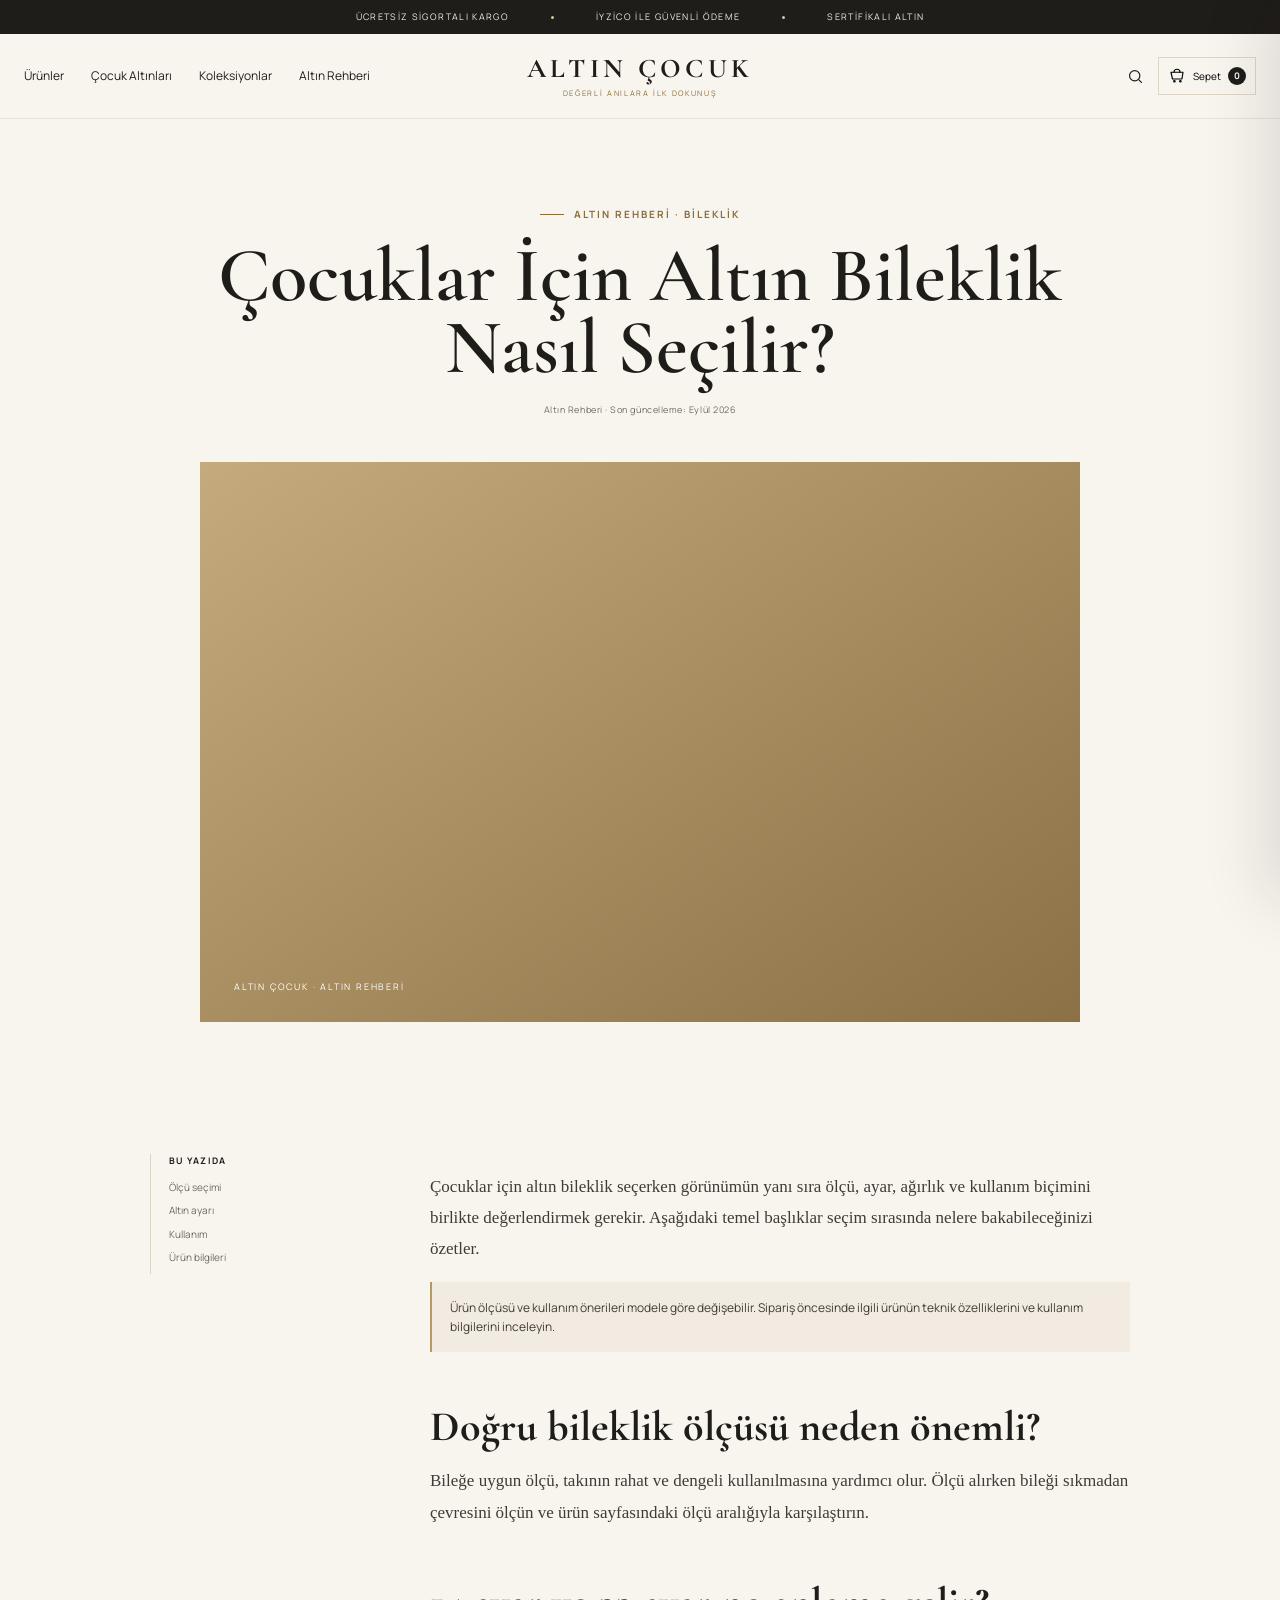
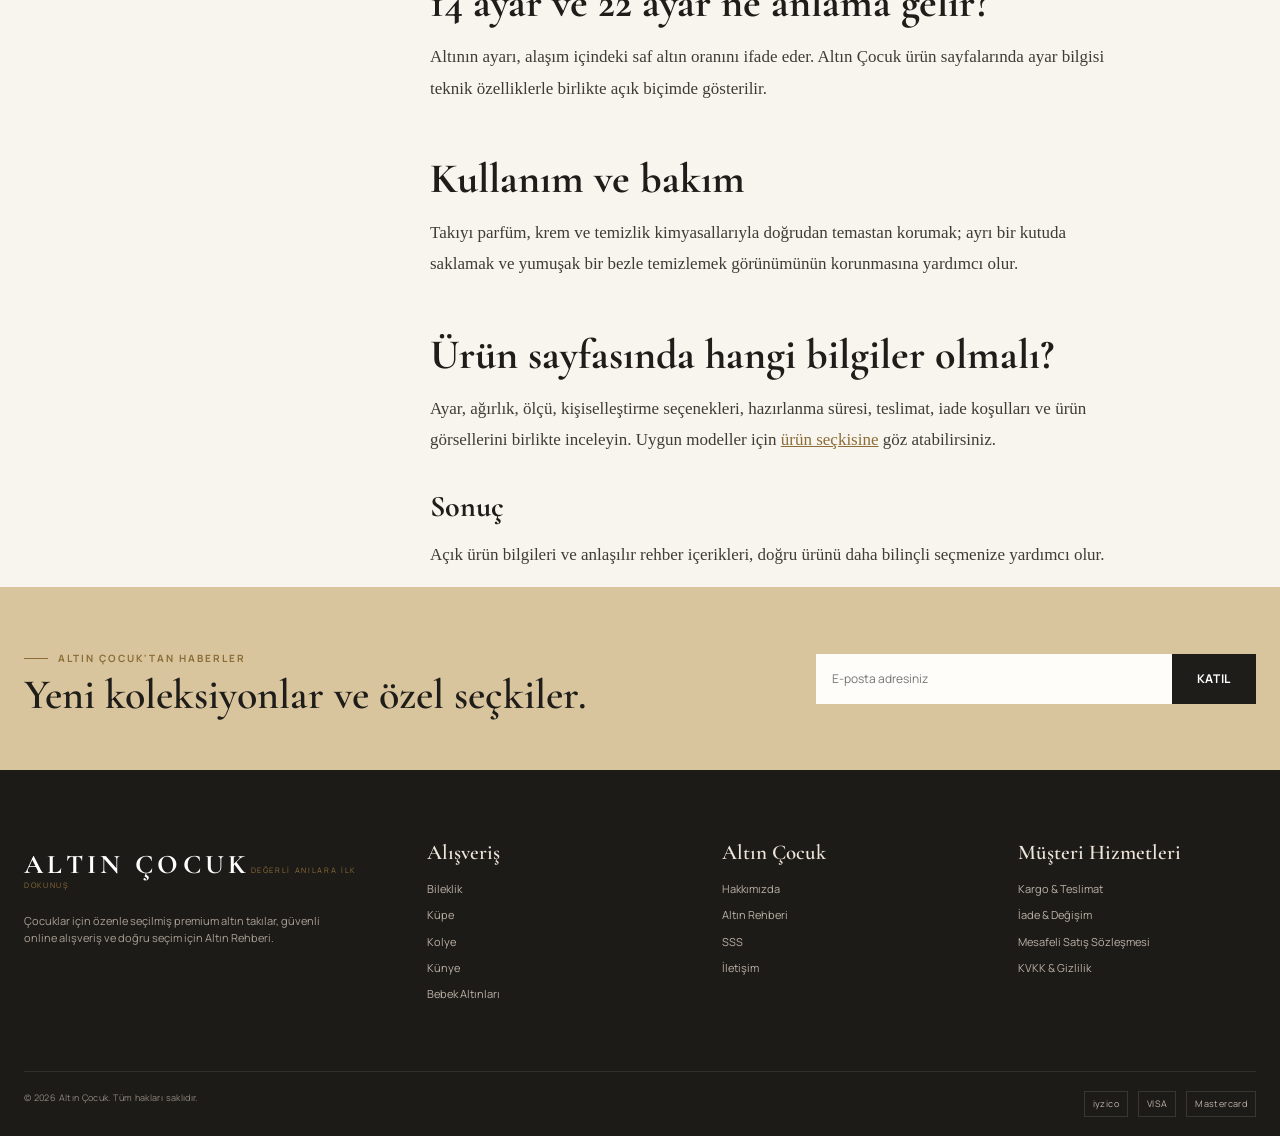
==== commit 4597d4c7: "Upload client demo v5 mobile" ====
--- a/article.html
+++ b/article.html
@@ -25,7 +25,7 @@
 <button aria-expanded="false" aria-label="Menüyü aç" class="icon-button mobile-menu-button" id="menuToggle" type="button"><svg viewbox="0 0 24 24"><path d="M4 8h16M4 16h16"></path></svg></button>
 <nav aria-label="Ana menü" class="nav desktop-only"><a href="products.html">Ürünler</a><a href="category.html">Çocuk Altınları</a><a href="index.html#collections">Koleksiyonlar</a><a href="guide.html">Altın Rehberi</a></nav>
 <a aria-label="Altın Çocuk ana sayfa" class="brand" href="index.html"><span class="brand__mark">ALTIN ÇOCUK</span><span class="brand__tag">değerli anılara ilk dokunuş</span></a>
-<div class="nav header-actions"><button aria-label="Ara" class="icon-button" data-open-search="" type="button"><svg viewbox="0 0 24 24"><circle cx="11" cy="11" r="6.5"></circle><path d="m16 16 4 4"></path></svg></button><button aria-label="Sepeti aç" class="cart-pill" data-open-cart="" type="button">Sepet <b data-cart-count="">0</b></button></div></div>
+<div class="nav header-actions"><button aria-label="Ara" class="icon-button" data-open-search="" type="button"><svg viewbox="0 0 24 24"><circle cx="11" cy="11" r="6.5"></circle><path d="m16 16 4 4"></path></svg></button><button aria-label="Sepeti aç" class="cart-pill" data-open-cart="" type="button"><svg aria-hidden="true" class="cart-pill__icon" viewBox="0 0 24 24"><path d="M4 7h16l-1.4 9H6L4 7Z"></path><path d="M8 7a4 4 0 0 1 8 0"></path><circle cx="8.5" cy="19" r="1"></circle><circle cx="16.5" cy="19" r="1"></circle></svg><span class="cart-pill__label">Sepet</span><b data-cart-count="">0</b></button></div></div>
 <nav aria-label="Mobil menü" class="mobile-panel" id="mobilePanel"><div class="mobile-panel__title">Koleksiyonları Keşfet</div><a href="products.html">Tüm Ürünler <span>→</span></a><a href="category.html">Bileklik <span>→</span></a><a href="category.html">Küpe <span>→</span></a><a href="products.html">Kolye <span>→</span></a><a href="category.html">Künye <span>→</span></a><a href="index.html#collections">Koleksiyonlar <span>→</span></a><a href="guide.html">Altın Rehberi <span>→</span></a></nav></header>
 <main id="main">
 <section class="article-hero"><div class="container article-hero__inner"><span class="eyebrow">ALTIN REHBERİ · BİLEKLİK</span><h1>Çocuklar İçin Altın Bileklik Nasıl Seçilir?</h1><div class="article-meta">Altın Rehberi · Son güncelleme: Eylül 2026</div><div class="article-cover"></div></div></section>
--- a/styles.css
+++ b/styles.css
@@ -5,10 +5,10 @@
   --serif:"Cormorant Garamond",Georgia,serif;--sans:Manrope,Arial,sans-serif;
   --radius:2px;--container:1240px;--header-h:84px;
 }
-*{box-sizing:border-box}html{scroll-behavior:smooth}body{margin:0;color:var(--ink);background:var(--bg);font-family:var(--sans);line-height:1.55;-webkit-font-smoothing:antialiased}body.no-scroll{overflow:hidden}button,input{font:inherit}button,a{tap-highlight-color:transparent}a{color:inherit}.container{width:min(var(--container),calc(100% - 48px));margin-inline:auto}.section{padding:112px 0}.section--tight{padding:78px 0}.skip-link{position:fixed;left:12px;top:-80px;background:#fff;padding:11px 14px;z-index:200}.skip-link:focus{top:12px}.eyebrow{display:inline-flex;gap:10px;align-items:center;color:var(--gold-deep);font-size:10px;font-weight:700;letter-spacing:.2em;text-transform:uppercase}.eyebrow:before{content:"";width:24px;height:1px;background:currentColor}.display{font-family:var(--serif);font-weight:600;letter-spacing:-.035em;line-height:.94}.muted{color:var(--muted)}.text-link{display:inline-flex;align-items:center;gap:8px;text-decoration:none;font-size:12px;font-weight:700;letter-spacing:.04em}.text-link:after{content:"↗";font-size:14px;transition:transform .25s}.text-link:hover:after{transform:translate(3px,-3px)}.btn{min-height:50px;padding:0 24px;display:inline-flex;align-items:center;justify-content:center;gap:10px;border:1px solid transparent;text-decoration:none;font-size:12px;font-weight:700;letter-spacing:.055em;text-transform:uppercase;cursor:pointer;transition:.25s}.btn--dark{background:var(--ink);color:#fff}.btn--dark:hover{background:#342f29}.btn--ghost{border-color:var(--line);background:rgba(255,255,255,.4)}.btn--ghost:hover{border-color:var(--gold)}.btn--light{background:#fff;color:var(--ink)}.icon-button{width:40px;height:40px;border:0;background:transparent;display:grid;place-items:center;cursor:pointer;color:inherit}.icon-button svg{width:19px;height:19px;stroke:currentColor;fill:none;stroke-width:1.5}.screen-reader{position:absolute!important;width:1px;height:1px;padding:0;margin:-1px;overflow:hidden;clip:rect(0,0,0,0);white-space:nowrap;border:0}
+*{box-sizing:border-box}html{scroll-behavior:smooth;overflow-x:hidden}body{margin:0;color:var(--ink);background:var(--bg);font-family:var(--sans);line-height:1.55;-webkit-font-smoothing:antialiased;overflow-x:hidden}body.no-scroll{overflow:hidden}button,input{font:inherit}button,a{tap-highlight-color:transparent}a{color:inherit}.container{width:min(var(--container),calc(100% - 48px));margin-inline:auto}.section{padding:112px 0}.section--tight{padding:78px 0}.skip-link{position:fixed;left:12px;top:-80px;background:#fff;padding:11px 14px;z-index:200}.skip-link:focus{top:12px}.eyebrow{display:inline-flex;gap:10px;align-items:center;color:var(--gold-deep);font-size:10px;font-weight:700;letter-spacing:.2em;text-transform:uppercase}.eyebrow:before{content:"";width:24px;height:1px;background:currentColor}.display{font-family:var(--serif);font-weight:600;letter-spacing:-.035em;line-height:.94}.muted{color:var(--muted)}.text-link{display:inline-flex;align-items:center;gap:8px;text-decoration:none;font-size:12px;font-weight:700;letter-spacing:.04em}.text-link:after{content:"↗";font-size:14px;transition:transform .25s}.text-link:hover:after{transform:translate(3px,-3px)}.btn{min-height:50px;padding:0 24px;display:inline-flex;align-items:center;justify-content:center;gap:10px;border:1px solid transparent;text-decoration:none;font-size:12px;font-weight:700;letter-spacing:.055em;text-transform:uppercase;cursor:pointer;transition:.25s}.btn--dark{background:var(--ink);color:#fff}.btn--dark:hover{background:#342f29}.btn--ghost{border-color:var(--line);background:rgba(255,255,255,.4)}.btn--ghost:hover{border-color:var(--gold)}.btn--light{background:#fff;color:var(--ink)}.icon-button{width:40px;height:40px;border:0;background:transparent;display:grid;place-items:center;cursor:pointer;color:inherit}.icon-button svg{width:19px;height:19px;stroke:currentColor;fill:none;stroke-width:1.5}.screen-reader{position:absolute!important;width:1px;height:1px;padding:0;margin:-1px;overflow:hidden;clip:rect(0,0,0,0);white-space:nowrap;border:0}
 
 /* utility + header */
-.announcement{background:var(--ink);color:#f4ede2;min-height:34px;display:flex;align-items:center;overflow:hidden}.announcement__inner{display:flex;align-items:center;justify-content:center;gap:42px;font-size:9px;letter-spacing:.15em;text-transform:uppercase;white-space:nowrap}.announcement__inner i{width:3px;height:3px;border-radius:50%;background:var(--gold-2)}.site-header{position:sticky;top:0;z-index:80;background:rgba(248,245,239,.92);backdrop-filter:blur(18px);border-bottom:1px solid var(--line-soft);transition:box-shadow .25s,background .25s}.site-header.is-scrolled{box-shadow:0 9px 30px rgba(31,29,26,.05);background:rgba(255,253,249,.96)}.header__main{height:var(--header-h);display:grid;grid-template-columns:1fr auto 1fr;gap:28px;align-items:center}.nav{display:flex;align-items:center;gap:27px}.nav a{text-decoration:none;font-size:12px;position:relative}.nav a:after{content:"";position:absolute;left:0;right:100%;bottom:-8px;height:1px;background:var(--gold);transition:right .25s}.nav a:hover:after{right:0}.brand{display:flex;flex-direction:column;text-decoration:none;text-align:center;align-items:center;line-height:1;color:var(--ink)}.brand__mark{font-family:var(--serif);font-weight:700;font-size:27px;letter-spacing:.16em}.brand__tag{margin-top:8px;font-size:7.5px;letter-spacing:.22em;text-transform:uppercase;color:var(--gold-deep)}.header-actions{justify-content:flex-end;gap:3px}.cart-pill{min-width:76px;height:36px;padding:0 10px;border:1px solid var(--line);background:transparent;font-size:10px;cursor:pointer;display:flex;gap:8px;align-items:center;justify-content:center}.cart-pill b{width:18px;height:18px;border-radius:50%;background:var(--ink);color:#fff;display:grid;place-items:center;font-size:9px}.mobile-menu-button{display:none}.mobile-panel{display:none}
+.announcement{background:var(--ink);color:#f4ede2;min-height:34px;display:flex;align-items:center;overflow:hidden}.announcement__inner{display:flex;align-items:center;justify-content:center;gap:42px;font-size:9px;letter-spacing:.15em;text-transform:uppercase;white-space:nowrap}.announcement__inner i{width:3px;height:3px;border-radius:50%;background:var(--gold-2)}.site-header{position:sticky;top:0;z-index:80;background:rgba(248,245,239,.92);backdrop-filter:blur(18px);border-bottom:1px solid var(--line-soft);transition:box-shadow .25s,background .25s}.site-header.is-scrolled{box-shadow:0 9px 30px rgba(31,29,26,.05);background:rgba(255,253,249,.96)}.header__main{height:var(--header-h);display:grid;grid-template-columns:1fr auto 1fr;gap:28px;align-items:center}.nav{display:flex;align-items:center;gap:27px}.nav a{text-decoration:none;font-size:12px;position:relative}.nav a:after{content:"";position:absolute;left:0;right:100%;bottom:-8px;height:1px;background:var(--gold);transition:right .25s}.nav a:hover:after{right:0}.brand{display:flex;flex-direction:column;text-decoration:none;text-align:center;align-items:center;line-height:1;color:var(--ink)}.brand__mark{font-family:var(--serif);font-weight:700;font-size:27px;letter-spacing:.16em}.brand__tag{margin-top:8px;font-size:7.5px;letter-spacing:.22em;text-transform:uppercase;color:var(--gold-deep)}.header-actions{justify-content:flex-end;gap:3px}.cart-pill{min-width:92px;height:38px;padding:0 9px;border:1px solid var(--line);background:transparent;font-size:10px;cursor:pointer;display:flex;gap:7px;align-items:center;justify-content:center}.cart-pill__icon{width:18px;height:18px;stroke:currentColor;fill:none;stroke-width:1.55;stroke-linecap:round;stroke-linejoin:round;flex:0 0 auto}.cart-pill__label{line-height:1}.cart-pill b{width:18px;height:18px;border-radius:50%;background:var(--ink);color:#fff;display:grid;place-items:center;font-size:9px;flex:0 0 auto}.mobile-menu-button{display:none}.mobile-panel{display:none}
 
 /* overlays */
 .overlay{position:fixed;inset:0;background:rgba(17,15,13,.36);backdrop-filter:blur(4px);z-index:110;opacity:0;pointer-events:none;transition:.25s}.overlay.is-open{opacity:1;pointer-events:auto}.search-panel{position:fixed;z-index:120;top:0;left:0;right:0;background:var(--paper);padding:28px 0 46px;transform:translateY(-110%);transition:transform .35s cubic-bezier(.2,.75,.2,1)}.search-panel.is-open{transform:none}.search-panel__top{display:flex;align-items:center;justify-content:space-between}.search-panel__form{max-width:820px;margin:42px auto 0;border-bottom:1px solid var(--ink);display:flex;align-items:center}.search-panel__form input{width:100%;border:0;background:transparent;outline:0;padding:14px 4px;font-family:var(--serif);font-size:42px}.search-panel__hint{max-width:820px;margin:16px auto 0;font-size:11px;color:var(--muted)}.drawer{position:fixed;top:0;right:0;height:100dvh;width:min(430px,100%);z-index:130;background:var(--paper);transform:translateX(102%);transition:transform .35s cubic-bezier(.2,.75,.2,1);display:flex;flex-direction:column;box-shadow:-24px 0 60px rgba(21,18,14,.12)}.drawer.is-open{transform:none}.drawer__head{height:82px;padding:0 26px;display:flex;align-items:center;justify-content:space-between;border-bottom:1px solid var(--line)}.drawer__body{padding:30px 26px;flex:1}.drawer__empty{height:100%;display:flex;align-items:center;justify-content:center;text-align:center;flex-direction:column}.drawer__empty .ring{width:88px;height:88px;border:1px solid var(--gold);border-radius:50%;margin-bottom:20px;display:grid;place-items:center;font-family:var(--serif);font-size:28px;color:var(--gold-deep)}.drawer__empty h3{font:600 32px/1 var(--serif);margin:0 0 10px}.drawer__empty p{max-width:270px;color:var(--muted);font-size:12px}
@@ -25,7 +25,7 @@
 .category-tree{background:var(--paper)}.tree-shell{position:relative;min-height:690px;border:1px solid var(--line);background:linear-gradient(180deg,#fffdf9,#f5eee4);overflow:hidden}.tree-shell:before{content:"";position:absolute;inset:28px;border:1px solid rgba(183,154,97,.12)}.tree-lines{position:absolute;inset:0;width:100%;height:100%}.tree-lines path{fill:none;stroke:url(#branchGold);stroke-width:1.5;opacity:.72}.tree-center{position:absolute;left:50%;bottom:56px;transform:translateX(-50%);width:194px;height:194px;border-radius:50%;background:var(--ink);color:white;display:grid;place-items:center;text-align:center;box-shadow:0 30px 70px rgba(31,29,26,.19);z-index:3}.tree-center__inner span{display:block;font-size:9px;letter-spacing:.25em;color:#dbc8a4}.tree-center__inner strong{display:block;font:600 36px/1 var(--serif);letter-spacing:.07em;margin:4px 0}.tree-center__inner small{font-size:8px;letter-spacing:.15em;text-transform:uppercase;color:#bdb3a6}.category-node{position:absolute;width:220px;text-decoration:none;color:var(--ink);display:flex;flex-direction:column;align-items:center;text-align:center;z-index:4}.category-node__medallion{width:72px;height:72px;border-radius:50%;background:#f8f3ea;border:1px solid var(--gold);display:grid;place-items:center;margin-bottom:13px;transition:.28s;box-shadow:0 8px 30px rgba(99,73,34,.05)}.category-node__medallion svg{width:30px;height:30px;stroke:var(--gold-deep);fill:none;stroke-width:1.4}.category-node strong{font:600 29px/1 var(--serif)}.category-node small{margin-top:7px;color:var(--muted);font-size:10px}.category-node:hover .category-node__medallion{transform:translateY(-5px);background:var(--ink)}.category-node:hover .category-node__medallion svg{stroke:#e4d2ad}.category-node--1{left:7%;top:16%}.category-node--2{right:6%;top:14%}.category-node--3{left:19%;top:50%}.category-node--4{right:18%;top:49%}.category-node--5{left:50%;transform:translateX(-50%);top:10%}
 
 /* products */
-.products{background:var(--bg)}.product-grid{display:grid;grid-template-columns:repeat(4,1fr);gap:20px}.product-card{min-width:0}.product-card__link{text-decoration:none;color:inherit}.product-card__media{aspect-ratio:.82;position:relative;overflow:hidden;background:#eee6da}.product-card__media img{width:100%;height:100%;object-fit:cover;transition:transform .5s cubic-bezier(.2,.75,.2,1)}.product-card:hover .product-card__media img{transform:scale(1.035)}.badge{position:absolute;z-index:2;left:13px;top:13px;background:rgba(31,29,26,.92);color:#fff;padding:7px 9px;font-size:8px;letter-spacing:.13em;text-transform:uppercase}.badge--light{background:rgba(255,253,249,.88);color:var(--ink)}.fav{position:absolute;z-index:3;right:11px;top:9px;width:36px;height:36px;border:0;background:rgba(255,253,249,.78);backdrop-filter:blur(8px);border-radius:50%;font-size:20px;cursor:pointer;display:grid;place-items:center;transition:.2s}.fav:hover{background:#fff}.quick-add{position:absolute;z-index:3;left:12px;right:12px;bottom:12px;height:42px;border:0;background:rgba(31,29,26,.93);color:#fff;text-transform:uppercase;letter-spacing:.12em;font-size:9px;font-weight:700;transform:translateY(64px);transition:.3s;cursor:pointer}.product-card:hover .quick-add{transform:none}.product-card__body{padding:15px 1px 0}.product-card__meta{display:flex;justify-content:space-between;align-items:center;color:var(--muted);font-size:9px;letter-spacing:.05em;text-transform:uppercase}.product-card h3{font:600 16px/1.35 var(--sans);margin:8px 0 9px;letter-spacing:-.01em}.product-card__price{font-size:13px;font-weight:700}.product-card__note{font-size:10px;color:var(--gold-deep);margin-top:4px}
+.products{background:var(--bg)}.product-grid{display:grid;grid-template-columns:repeat(4,1fr);gap:20px}.product-card{min-width:0}.product-card__link{text-decoration:none;color:inherit}.product-card__media{aspect-ratio:.82;position:relative;overflow:hidden;background:#eee6da}.product-card__media img{width:100%;height:100%;object-fit:cover;transition:transform .5s cubic-bezier(.2,.75,.2,1)}.product-card:hover .product-card__media img{transform:scale(1.035)}.badge{position:absolute;z-index:2;left:13px;top:13px;background:rgba(31,29,26,.92);color:#fff;padding:7px 9px;font-size:8px;letter-spacing:.13em;text-transform:uppercase}.badge--light{background:rgba(255,253,249,.88);color:var(--ink)}.fav{position:absolute;z-index:3;right:11px;top:9px;width:36px;height:36px;border:0;background:rgba(255,253,249,.78);backdrop-filter:blur(8px);border-radius:50%;font-size:20px;cursor:pointer;display:grid;place-items:center;transition:.2s}.fav:hover{background:#fff}.product-card .quick-add{position:absolute;z-index:3;left:12px;right:12px;bottom:12px;height:42px;border:0;background:rgba(31,29,26,.93);color:#fff;text-transform:uppercase;letter-spacing:.12em;font-size:9px;font-weight:700;transform:translateY(64px);transition:.3s;cursor:pointer}.product-card:hover .quick-add{transform:none}.product-card__body{padding:15px 1px 0}.product-card__meta{display:flex;justify-content:space-between;align-items:center;color:var(--muted);font-size:9px;letter-spacing:.05em;text-transform:uppercase}.product-card h3{font:600 16px/1.35 var(--sans);margin:8px 0 9px;letter-spacing:-.01em}.product-card__price{font-size:13px;font-weight:700}.product-card__note{font-size:10px;color:var(--gold-deep);margin-top:4px}
 
 /* editorial collections */
 .collection-grid{display:grid;grid-template-columns:1.15fr .85fr;grid-template-rows:1fr 1fr;gap:20px}.collection-card{min-height:300px;position:relative;overflow:hidden;text-decoration:none;color:var(--ink);display:flex;align-items:flex-end;background:#dfd3bf}.collection-card--large{grid-row:1/3;min-height:640px;background:#d6c5a8}.collection-card__art{position:absolute;inset:0;display:grid;place-items:center}.collection-card__ring{width:62%;aspect-ratio:1;border:1px solid rgba(130,94,44,.28);border-radius:50%;position:relative}.collection-card__ring:before,.collection-card__ring:after{content:"";position:absolute;border-radius:50%;border:1px solid rgba(130,94,44,.18)}.collection-card__ring:before{inset:12%}.collection-card__ring:after{inset:24%}.collection-card__symbol{font:500 160px/1 var(--serif);color:rgba(116,84,41,.27);position:absolute}.collection-card--large .collection-card__symbol{font-size:300px}.collection-card__copy{position:relative;margin:28px;background:rgba(255,253,249,.9);backdrop-filter:blur(10px);padding:18px 22px;min-width:260px;max-width:370px}.collection-card__copy span{font-size:8px;letter-spacing:.2em;text-transform:uppercase;color:var(--gold-deep)}.collection-card__copy h3{font:600 35px/1 var(--serif);margin:6px 0}.collection-card__copy p{margin:0;color:var(--muted);font-size:11px}.collection-card:hover .collection-card__ring{transform:scale(1.035);transition:.5s}
@@ -67,10 +67,10 @@
 .reveal{opacity:0;transform:translateY(18px);transition:opacity .65s ease,transform .65s ease}.reveal.is-visible{opacity:1;transform:none}@media(prefers-reduced-motion:reduce){*{scroll-behavior:auto!important;transition:none!important}.reveal{opacity:1;transform:none}}
 
 @media(max-width:980px){
-  :root{--header-h:72px}.desktop-only{display:none!important}.mobile-menu-button{display:grid}.header__main{grid-template-columns:auto 1fr auto}.brand__mark{font-size:23px}.brand__tag{display:none}.mobile-panel{position:absolute;left:0;right:0;top:var(--header-h);display:flex;flex-direction:column;background:var(--paper);border-bottom:1px solid var(--line);padding:12px 24px 24px;transform:translateY(-130%);opacity:0;pointer-events:none;transition:.3s;z-index:-1}.mobile-panel.is-open{transform:none;opacity:1;pointer-events:auto}.mobile-panel a{text-decoration:none;padding:13px 0;border-bottom:1px solid var(--line);font-size:12px}.hero{min-height:auto}.hero__grid{grid-template-columns:1fr;gap:45px;padding:58px 0 68px}.hero__copy{text-align:center}.hero__copy>p{margin-inline:auto}.hero__actions,.hero__trust{justify-content:center}.hero-stage{height:560px;max-width:680px;width:100%;margin:auto}.hero-stage__arch{inset:0 55px}.hero-stage__image{inset:58px 82px 76px}.brand-strip__inner{grid-template-columns:1fr 1fr;row-gap:20px}.section{padding:88px 0}.tree-shell{min-height:760px}.tree-lines{display:none}.tree-center{top:42px;bottom:auto;width:155px;height:155px}.category-node{left:50%!important;right:auto!important;transform:translateX(-50%)!important;width:82%;border-top:1px solid var(--line);padding:15px 0;display:grid;grid-template-columns:62px 1fr;column-gap:16px;text-align:left;align-items:center}.category-node__medallion{grid-row:1/3;margin:0;width:54px;height:54px}.category-node strong{font-size:26px}.category-node small{margin:2px 0 0}.category-node--1{top:228px}.category-node--2{top:330px}.category-node--3{top:432px}.category-node--4{top:534px}.category-node--5{top:636px}.product-grid,.catalog-grid{grid-template-columns:repeat(2,1fr)}.collection-grid,.occasion-grid,.story__grid,.seo-band__grid,.faq-grid,.category-seo,.product-layout,.guide-hero__grid,.guide-featured{grid-template-columns:1fr}.collection-card--large{grid-row:auto;min-height:470px}.collection-card{min-height:400px}.occasion-intro,.faq-intro,.product-info,.article-toc{position:static}.occasion-grid,.story__grid,.faq-grid{gap:48px}.trust-grid{grid-template-columns:1fr 1fr}.trust-item:nth-child(2){border-right:0}.trust-item{border-bottom:1px solid var(--line)}.article-grid{grid-template-columns:1fr 1fr}.seo-band__grid{gap:30px}.seo-copy{columns:1}.newsletter__inner{grid-template-columns:1fr;gap:28px}.newsletter-form{min-width:0;width:100%}.footer__grid{grid-template-columns:1.2fr 1fr 1fr}.footer__grid>div:last-child{grid-column:2/4}.product-info{padding-top:30px}.article-layout{grid-template-columns:minmax(0,700px);padding-inline:24px}.article-toc{display:none}.article-cover{height:440px}
+  :root{--header-h:72px}.desktop-only{display:none!important}.mobile-menu-button{display:grid;position:relative;z-index:3}.header__main{grid-template-columns:auto 1fr auto;position:relative}.header__main>.brand{position:absolute;left:50%;top:50%;transform:translate(-50%,-50%);z-index:2;white-space:nowrap}.header-actions{position:relative;z-index:3}.brand__mark{font-size:23px}.brand__tag{display:none}.mobile-panel{position:absolute;left:0;right:0;top:var(--header-h);display:flex;flex-direction:column;background:var(--paper);border-bottom:1px solid var(--line);padding:12px 24px 24px;transform:translateY(-130%);opacity:0;pointer-events:none;transition:.3s;z-index:-1}.mobile-panel.is-open{transform:none;opacity:1;pointer-events:auto}.mobile-panel a{text-decoration:none;padding:13px 0;border-bottom:1px solid var(--line);font-size:12px}.hero{min-height:auto}.hero__grid{grid-template-columns:1fr;gap:45px;padding:58px 0 68px}.hero__copy{text-align:center}.hero__copy>p{margin-inline:auto}.hero__actions,.hero__trust{justify-content:center}.hero-stage{height:560px;max-width:680px;width:100%;margin:auto}.hero-stage__arch{inset:0 55px}.hero-stage__image{inset:58px 82px 76px}.brand-strip__inner{grid-template-columns:1fr 1fr;row-gap:20px}.section{padding:88px 0}.tree-shell{min-height:760px}.tree-lines{display:none}.tree-center{top:42px;bottom:auto;width:155px;height:155px}.category-node{left:50%!important;right:auto!important;transform:translateX(-50%)!important;width:82%;border-top:1px solid var(--line);padding:15px 0;display:grid;grid-template-columns:62px 1fr;column-gap:16px;text-align:left;align-items:center}.category-node__medallion{grid-row:1/3;margin:0;width:54px;height:54px}.category-node strong{font-size:26px}.category-node small{margin:2px 0 0}.category-node--1{top:228px}.category-node--2{top:330px}.category-node--3{top:432px}.category-node--4{top:534px}.category-node--5{top:636px}.product-grid,.catalog-grid{grid-template-columns:repeat(2,1fr)}.product-card .quick-add{transform:none}.collection-grid,.occasion-grid,.story__grid,.seo-band__grid,.faq-grid,.category-seo,.product-layout,.guide-hero__grid,.guide-featured{grid-template-columns:1fr}.collection-card--large{grid-row:auto;min-height:470px}.collection-card{min-height:400px}.occasion-intro,.faq-intro,.product-info,.article-toc{position:static}.occasion-grid,.story__grid,.faq-grid{gap:48px}.trust-grid{grid-template-columns:1fr 1fr}.trust-item:nth-child(2){border-right:0}.trust-item{border-bottom:1px solid var(--line)}.article-grid{grid-template-columns:1fr 1fr}.seo-band__grid{gap:30px}.seo-copy{columns:1}.newsletter__inner{grid-template-columns:1fr;gap:28px}.newsletter-form{min-width:0;width:100%}.footer__grid{grid-template-columns:1.2fr 1fr 1fr}.footer__grid>div:last-child{grid-column:2/4}.product-info{padding-top:30px}.article-layout{grid-template-columns:minmax(0,700px);padding-inline:24px}.article-toc{display:none}.article-cover{height:440px}
 }
 @media(max-width:620px){
-  .container{width:min(100% - 28px,var(--container))}.announcement__inner{gap:14px;font-size:8px}.announcement__inner span:nth-of-type(2),.announcement__inner i:nth-of-type(2){display:none}.header-actions{gap:0}.header-actions .icon-button:nth-child(2){display:none}.cart-pill{min-width:52px;font-size:0}.cart-pill b{margin:0}.hero__grid{padding-top:40px}.hero__copy h1{font-size:52px}.hero__copy>p{font-size:14px}.hero__actions{flex-direction:column;gap:17px}.hero__actions .btn{width:100%}.hero__trust{gap:10px;flex-wrap:wrap;font-size:9px}.hero-stage{height:445px}.hero-stage__arch{inset:0 12px}.hero-stage__image{inset:48px 32px 72px}.hero-stage__label{left:0;bottom:46px}.hero-stage__index{display:none}.brand-strip__inner{grid-template-columns:1fr}.brand-strip__item{justify-content:flex-start}.section{padding:70px 0}.section-head{display:block}.section-head p{margin-top:16px}.section-head h2{font-size:46px}.section-head--center{margin-bottom:40px}.tree-shell{min-height:690px}.category-node{width:88%;grid-template-columns:52px 1fr}.category-node__medallion{width:46px;height:46px}.category-node--1{top:210px}.category-node--2{top:302px}.category-node--3{top:394px}.category-node--4{top:486px}.category-node--5{top:578px}.product-grid,.catalog-grid{gap:24px 10px}.product-card h3{font-size:18px}.quick-add{display:none}.collection-card,.collection-card--large{min-height:340px}.collection-card__copy{margin:16px;min-width:0;max-width:calc(100% - 32px)}.collection-card__copy h3{font-size:30px}.occasion-item{grid-template-columns:48px 1fr auto;gap:12px}.occasion-item h3{font-size:28px}.occasion-item p{display:none}.trust-grid{grid-template-columns:1fr}.trust-item{border-right:0}.story__media{min-height:420px}.story__copy h2{font-size:48px}.article-grid{grid-template-columns:1fr}.seo-copy{font-size:12px}.faq-intro h2{font-size:48px}.newsletter-form{flex-direction:column}.newsletter-form input{height:50px}.footer__grid{grid-template-columns:1fr 1fr;gap:34px}.footer__brand{grid-column:1/3}.footer__grid>div:last-child{grid-column:auto}.footer__bottom{flex-direction:column}.page-hero{padding-top:50px}.page-hero h1{font-size:54px}.category-toolbar{align-items:flex-start;flex-direction:column;gap:14px}.product-gallery{grid-template-columns:1fr}.product-gallery__item:first-child{grid-column:auto;aspect-ratio:.85}.product-info h1{font-size:40px}.purchase-trust{grid-template-columns:1fr}.guide-hero{padding:70px 0}.guide-featured__card{min-height:420px;padding:18px}.article-hero h1{font-size:52px}.article-cover{height:320px}.article-body{font-size:16px}.article-body h2{font-size:36px}
+  .container{width:min(100% - 28px,var(--container))}.announcement__inner{gap:14px;font-size:8px}.announcement__inner span:nth-of-type(2),.announcement__inner i:nth-of-type(2){display:none}.header-actions{gap:0}.cart-pill{min-width:46px;width:46px;height:42px;padding:0;border:0;position:relative;font-size:0}.cart-pill__label{display:none}.cart-pill__icon{width:21px;height:21px}.cart-pill b{position:absolute;right:0;top:0;width:17px;height:17px;font-size:8px;border:2px solid var(--bg);margin:0}.header-actions .icon-button{width:38px;height:42px}.hero__grid{padding-top:40px}.hero__copy h1{font-size:52px}.hero__copy>p{font-size:14px}.hero__actions{flex-direction:column;gap:17px}.hero__actions .btn{width:100%}.hero__trust{gap:10px;flex-wrap:wrap;font-size:9px}.hero-stage{height:445px}.hero-stage__arch{inset:0 12px}.hero-stage__image{inset:48px 32px 72px}.hero-stage__label{left:0;bottom:46px}.hero-stage__index{display:none}.brand-strip__inner{grid-template-columns:1fr}.brand-strip__item{justify-content:flex-start}.section{padding:70px 0}.section-head{display:block}.section-head p{margin-top:16px}.section-head h2{font-size:46px}.section-head--center{margin-bottom:40px}.tree-shell{min-height:690px}.tree-shell:before{inset:12px}.tree-lines{display:block;opacity:.68}.tree-lines .tree-trunk{stroke-width:18}.tree-lines .tree-branch{stroke-width:7}.tree-leaves ellipse{opacity:.42}.tree-center{top:auto;bottom:20px;width:124px;height:124px}.tree-center__inner strong{font-size:23px}.tree-center__inner span{font-size:7px}.tree-center__inner small{font-size:6px}.category-node{width:112px!important;display:flex;flex-direction:column;align-items:center;text-align:center;border:0;padding:7px 5px;background:rgba(255,253,249,.84);backdrop-filter:blur(5px);box-shadow:0 8px 24px rgba(49,39,25,.05);transform:none!important}.category-node__medallion{width:44px;height:44px;margin:0 0 7px;grid-row:auto}.category-node__medallion svg{width:23px;height:23px}.category-node strong{font-size:19px}.category-node small{font-size:7px;line-height:1.25;margin-top:3px}.category-node--1{left:2%!important;top:348px}.category-node--2{left:auto!important;right:2%!important;top:328px}.category-node--3{left:8%!important;top:178px}.category-node--4{left:auto!important;right:8%!important;top:160px}.category-node--5{left:50%!important;top:42px;transform:translateX(-50%)!important}.product-grid,.catalog-grid{gap:24px 10px}.product-card h3{font-size:16px}.product-card .quick-add{display:block;transform:none;left:8px;right:8px;bottom:8px;height:38px;font-size:8px;letter-spacing:.09em}.collection-card,.collection-card--large{min-height:340px}.collection-card__copy{margin:16px;min-width:0;max-width:calc(100% - 32px)}.collection-card__copy h3{font-size:30px}.occasion-item{grid-template-columns:48px 1fr auto;gap:12px}.occasion-item h3{font-size:28px}.occasion-item p{display:none}.trust-grid{grid-template-columns:1fr}.trust-item{border-right:0}.story__media{min-height:420px}.story__copy h2{font-size:48px}.article-grid{grid-template-columns:1fr}.seo-copy{font-size:12px}.faq-intro h2{font-size:48px}.newsletter-form{flex-direction:column}.newsletter-form input{height:50px}.footer__grid{grid-template-columns:1fr 1fr;gap:34px}.footer__brand{grid-column:1/3}.footer__grid>div:last-child{grid-column:auto}.footer__bottom{flex-direction:column}.page-hero{padding-top:50px}.page-hero h1{font-size:54px}.category-toolbar{align-items:flex-start;flex-direction:column;gap:14px}.product-gallery{grid-template-columns:1fr}.product-gallery__item:first-child{grid-column:auto;aspect-ratio:.85}.product-info h1{font-size:40px}.purchase-trust{grid-template-columns:1fr}.guide-hero{padding:70px 0}.guide-featured__card{min-height:420px;padding:18px}.article-hero h1{font-size:52px}.article-cover{height:320px}.article-body{font-size:16px}.article-body h2{font-size:36px}
 }
 
 /* cart / checkout prototypes */
@@ -87,7 +87,7 @@
 .mobile-panel__title{padding:8px 0 18px;font:600 28px/1 var(--serif);color:var(--gold-deep)}.mobile-panel a{display:flex;align-items:center;justify-content:space-between}.mobile-panel a span{font-size:18px;color:var(--gold-deep)}
 .product-page--v3{padding-top:34px}.product-layout--v3{grid-template-columns:minmax(0,1.08fr) minmax(390px,.72fr);gap:52px}.product-gallery--v3{display:grid;grid-template-columns:78px 1fr;gap:12px;position:sticky;top:120px;align-self:start}.product-gallery__rail{display:flex;flex-direction:column;gap:9px}.gallery-thumb{padding:0;border:1px solid var(--line);background:var(--paper);aspect-ratio:.82;cursor:pointer;overflow:hidden;transition:.2s;position:relative}.gallery-thumb:hover,.gallery-thumb.is-active{border-color:var(--ink)}.gallery-thumb img{width:100%;height:100%;object-fit:cover}.gallery-thumb--video{display:grid;place-items:center;align-content:center;gap:4px;color:var(--ink)}.gallery-thumb--video span{font-size:18px}.gallery-thumb--video small{font-size:8px;text-transform:uppercase;letter-spacing:.08em}.product-main-media{position:relative;background:#d8d7d2;min-height:735px;overflow:hidden}.product-main-media img{width:100%;height:100%;min-height:735px;object-fit:cover;object-position:center 52%;transition:transform .45s}.product-main-media.is-zoomed img{transform:scale(1.45);cursor:zoom-out}.media-badge{position:absolute;left:16px;top:16px;z-index:3;background:rgba(255,253,249,.9);backdrop-filter:blur(8px);padding:8px 11px;font-size:8px;font-weight:700;letter-spacing:.11em}.zoom-hint{position:absolute;right:16px;bottom:16px;border:1px solid rgba(255,255,255,.55);background:rgba(31,29,26,.75);color:#fff;backdrop-filter:blur(8px);padding:9px 12px;font-size:9px;cursor:pointer}.product-info--v3{top:118px}.product-title-row{display:grid;grid-template-columns:1fr auto;gap:20px;align-items:start;margin-top:22px}.product-title-row h1{font-size:37px;margin:8px 0 0}.share-btn{border:0;background:transparent;color:var(--muted);font-size:10px;display:flex;gap:6px;align-items:center;cursor:pointer;padding:8px}.product-info__meta--rich{display:grid;grid-template-columns:repeat(3,1fr);gap:1px;background:var(--line);margin:22px 0}.product-info__meta--rich span{background:var(--paper);padding:12px;display:flex;flex-direction:column;gap:2px;font-size:8px;text-transform:uppercase;letter-spacing:.06em}.product-info__meta--rich b{font-size:11px;color:var(--ink);text-transform:none;letter-spacing:0}.price-zone{padding:18px 0 22px}.old-price{text-decoration:line-through;color:#9a938a;font-size:12px}.current-price{font:700 30px/1 var(--sans);margin:5px 0 7px;letter-spacing:-.02em}.price-zone small{font-size:8px;color:var(--muted)}.benefit-grid{display:grid;grid-template-columns:1fr 1fr;gap:9px;margin-bottom:12px}.benefit-grid>div{border:1px solid var(--line);padding:14px;background:rgba(255,255,255,.3)}.benefit-kicker{display:block;font-size:8px;color:var(--muted);text-transform:uppercase;letter-spacing:.08em}.benefit-grid strong{display:block;font:650 15px/1.25 var(--sans);margin:5px 0 3px}.benefit-grid small{font-size:8px;color:var(--gold-deep)}.shipping-panel{display:flex;align-items:center;gap:13px;border:1px solid #dce5df;background:#f6fbf7;padding:14px;margin-top:10px}.shipping-icon{width:34px;height:34px;border:1px solid #8ca794;border-radius:50%;display:grid;place-items:center;color:#537060}.shipping-panel strong,.shipping-panel span{display:block}.shipping-panel strong{font-size:10px}.shipping-panel span{font-size:8px;color:#67806f;margin-top:2px}.delivery-line{display:grid;grid-template-columns:auto 1fr auto;gap:10px;align-items:center;padding:16px 0;border-bottom:1px solid var(--line)}.delivery-dot{width:9px;height:9px;border:2px solid var(--gold-deep);border-radius:50%}.delivery-line small,.delivery-line strong{display:block}.delivery-line small{font-size:8px;color:var(--muted)}.delivery-line strong{font-size:11px;margin-top:2px}.delivery-line a{font-size:8px;color:var(--gold-deep)}.personalization-card{padding:18px 0;border-bottom:1px solid var(--line)}.personalization-card input{width:100%;height:47px;border:1px solid var(--line);background:var(--paper);padding:0 12px;outline:0}.font-picker{display:flex;gap:6px;flex-wrap:wrap;margin-top:9px}.font-choice{border:1px solid var(--line);background:transparent;padding:8px 10px;font-size:8px;cursor:pointer}.font-choice.is-active{background:var(--ink);color:#fff;border-color:var(--ink)}.engraving-preview{margin-top:10px;padding:13px 14px;background:#f0e8dc;display:flex;align-items:center;justify-content:space-between}.engraving-preview small{font-size:8px;text-transform:uppercase;letter-spacing:.08em;color:var(--muted)}.engraving-preview strong{font:600 20px/1 var(--serif)}.engraving-preview strong[data-font='sans']{font-family:var(--sans);font-size:15px}.engraving-preview strong[data-font='script']{font-family:cursive;font-style:italic}.product-cta--v3{margin:18px 0 12px}.add-cart-main{font-size:11px}.purchase-trust--v3{grid-template-columns:repeat(3,1fr);gap:1px;background:var(--line);margin:0 0 18px}.purchase-trust--v3 div{border:0;background:var(--paper);padding:13px}.purchase-trust--v3 span{font:600 19px/1 var(--serif);color:var(--gold-deep)}.purchase-trust--v3 strong,.purchase-trust--v3 small{display:block}.purchase-trust--v3 strong{font-size:8px;margin:5px 0 2px}.purchase-trust--v3 small{font-size:7px;color:var(--muted)}.product-accordion--v3 details{border-top:1px solid var(--line)}.product-accordion--v3 details:last-child{border-bottom:1px solid var(--line)}.product-accordion--v3 summary{list-style:none;display:flex;align-items:center;justify-content:space-between;cursor:pointer;font:650 11px/1.3 var(--sans);letter-spacing:.04em;text-transform:none}.product-accordion--v3 summary:after{content:'+';font-size:15px;font-weight:400}.product-accordion--v3 details[open] summary:after{content:'−'}.spec-table{display:grid;grid-template-columns:1fr 1fr;margin:14px 0;background:var(--line);gap:1px}.spec-table>div{background:var(--paper);padding:10px;display:flex;justify-content:space-between;font-size:8px}.spec-table span{color:var(--muted)}.product-story-band{display:grid;grid-template-columns:1fr 1fr;gap:80px;padding:70px 0;margin-top:82px;border-block:1px solid var(--line);align-items:end}.product-story-band h2{font:600 48px/.98 var(--serif);margin:10px 0 0}.product-story-band p{font-size:12px;color:var(--muted);max-width:560px;margin:0}.mobile-buybar{display:none}.video-modal,.image-lightbox{position:fixed;inset:0;z-index:220;background:rgba(16,14,12,.72);backdrop-filter:blur(9px);opacity:0;pointer-events:none;transition:.25s}.video-modal.is-open,.image-lightbox.is-open{opacity:1;pointer-events:auto}.video-modal{display:grid;place-items:center}.video-modal__inner{width:min(760px,calc(100% - 28px));min-height:420px;background:var(--paper);position:relative;padding:24px}.video-modal__inner>.icon-button{position:absolute;right:10px;top:10px}.video-placeholder{min-height:370px;border:1px solid var(--line);display:grid;place-items:center;align-content:center;text-align:center;padding:30px;background:linear-gradient(145deg,#efe5d6,#d7c4a1)}.video-placeholder>span{width:70px;height:70px;border-radius:50%;background:rgba(255,255,255,.75);display:grid;place-items:center;font-size:22px}.video-placeholder h3{font:600 38px/1 var(--serif);margin:20px 0 7px}.video-placeholder p{max-width:440px;font-size:11px;color:var(--muted)}.image-lightbox{display:grid;place-items:center;padding:40px}.image-lightbox>.icon-button{position:absolute;right:20px;top:20px;color:#fff;font-size:18px}.image-lightbox img{max-width:min(980px,90vw);max-height:88vh;object-fit:contain;box-shadow:0 30px 100px rgba(0,0,0,.35)}
 @media(max-width:980px){.catalog-grid--demo{grid-template-columns:repeat(2,1fr)}.product-layout--v3{grid-template-columns:1fr}.product-gallery--v3{position:static}.product-info--v3{position:static;padding-top:22px}.product-main-media{min-height:620px}.product-main-media img{min-height:620px}.product-story-band{grid-template-columns:1fr;gap:25px}.product-title-row h1{font-size:44px}}
-@media(max-width:620px){.catalog-intro{align-items:flex-start;flex-direction:column}.catalog-grid--demo{grid-template-columns:repeat(2,1fr)}.demo-note{grid-template-columns:1fr;gap:12px}.mobile-panel{position:fixed;top:0;bottom:0;right:15%;left:0;padding:94px 24px 30px;z-index:140;transform:translateX(-105%);opacity:1;overflow:auto}.mobile-panel.is-open{transform:none}.mobile-panel a{font-size:22px;padding:17px 0;font-family:var(--sans)}.product-page--v3{padding-top:14px;padding-bottom:95px}.product-layout--v3{gap:20px}.product-gallery--v3{grid-template-columns:1fr;gap:8px}.product-main-media{min-height:0;aspect-ratio:.72;grid-row:1}.product-main-media img{min-height:0;aspect-ratio:.72}.product-gallery__rail{grid-row:2;flex-direction:row;overflow:auto}.gallery-thumb{width:76px;min-width:76px}.media-badge{font-size:7px}.zoom-hint{display:none}.product-title-row{grid-template-columns:1fr auto}.product-title-row h1{font-size:37px}.share-btn span{display:none}.product-info__meta--rich{margin-top:16px}.price-zone{padding-bottom:16px}.current-price{font-size:27px}.benefit-grid{grid-template-columns:1fr 1fr}.benefit-grid strong{font-size:19px}.purchase-trust--v3{grid-template-columns:1fr 1fr 1fr}.purchase-trust--v3 div{padding:10px 7px}.purchase-trust--v3 span{font-size:16px}.product-story-band{padding:50px 0;margin-top:45px}.product-story-band h2{font-size:39px}.mobile-buybar{position:fixed;display:grid;grid-template-columns:1fr 1fr;gap:10px;align-items:center;bottom:0;left:0;right:0;z-index:95;background:rgba(255,253,249,.96);backdrop-filter:blur(16px);border-top:1px solid var(--line);padding:10px 14px env(safe-area-inset-bottom,10px);box-shadow:0 -10px 30px rgba(31,29,26,.07)}.mobile-buybar small,.mobile-buybar strong{display:block}.mobile-buybar small{font-size:7px;color:var(--muted)}.mobile-buybar strong{font-size:11px;margin-top:2px}.mobile-buybar .btn{min-height:44px}.related .product-grid{grid-template-columns:repeat(2,1fr)}.video-modal__inner{min-height:360px}.video-placeholder{min-height:310px}.image-lightbox{padding:16px}}
+@media(max-width:620px){.catalog-intro{align-items:flex-start;flex-direction:column}.catalog-grid--demo{grid-template-columns:repeat(2,1fr)}.demo-note{grid-template-columns:1fr;gap:12px}.mobile-panel{position:fixed;top:0;bottom:0;right:15%;left:0;padding:94px 24px 30px;z-index:140;transform:translateX(-105%);opacity:1;overflow:auto}.mobile-panel.is-open{transform:none}.mobile-menu-button{z-index:150}.mobile-panel a{font-size:22px;padding:17px 0;font-family:var(--sans)}.product-page--v3{padding-top:14px;padding-bottom:95px}.product-layout--v3{gap:20px}.product-gallery--v3{grid-template-columns:1fr;gap:8px}.product-main-media{min-height:0;aspect-ratio:.72;grid-row:1}.product-main-media img{min-height:0;aspect-ratio:.72}.product-gallery__rail{grid-row:2;flex-direction:row;overflow:auto}.gallery-thumb{width:76px;min-width:76px}.media-badge{font-size:7px}.zoom-hint{display:none}.product-title-row{grid-template-columns:1fr auto}.product-title-row h1{font-size:37px}.share-btn span{display:none}.product-info__meta--rich{margin-top:16px}.price-zone{padding-bottom:16px}.current-price{font-size:27px}.benefit-grid{grid-template-columns:1fr 1fr}.benefit-grid strong{font-size:19px}.purchase-trust--v3{grid-template-columns:1fr 1fr 1fr}.purchase-trust--v3 div{padding:10px 7px}.purchase-trust--v3 span{font-size:16px}.product-story-band{padding:50px 0;margin-top:45px}.product-story-band h2{font-size:39px}.mobile-buybar{position:fixed;display:grid;grid-template-columns:1fr 1fr;gap:10px;align-items:center;bottom:0;left:0;right:0;z-index:95;background:rgba(255,253,249,.96);backdrop-filter:blur(16px);border-top:1px solid var(--line);padding:10px 14px env(safe-area-inset-bottom,10px);box-shadow:0 -10px 30px rgba(31,29,26,.07)}.mobile-buybar small,.mobile-buybar strong{display:block}.mobile-buybar small{font-size:7px;color:var(--muted)}.mobile-buybar strong{font-size:11px;margin-top:2px}.mobile-buybar .btn{min-height:44px}.related .product-grid{grid-template-columns:repeat(2,1fr)}.video-modal__inner{min-height:360px}.video-placeholder{min-height:310px}.image-lightbox{padding:16px}}
 
 
 /* Customer demo: commerce readability, working states and refined category tree */
@@ -176,3 +176,14 @@
   .drawer-cart-item>strong{grid-column:2}
   .checkout-submit{width:100%;min-width:0}
 }
+
+@media(max-width:390px){
+  .brand__mark{font-size:20px;letter-spacing:.12em}
+  .header-actions .icon-button{width:34px}
+  .cart-pill{width:42px;min-width:42px}
+  .category-node{width:102px!important}
+  .category-node strong{font-size:17px}
+  .category-node small{font-size:6.5px}
+  .product-card h3{font-size:14px}
+  .product-card__price{font-size:12px}
+}
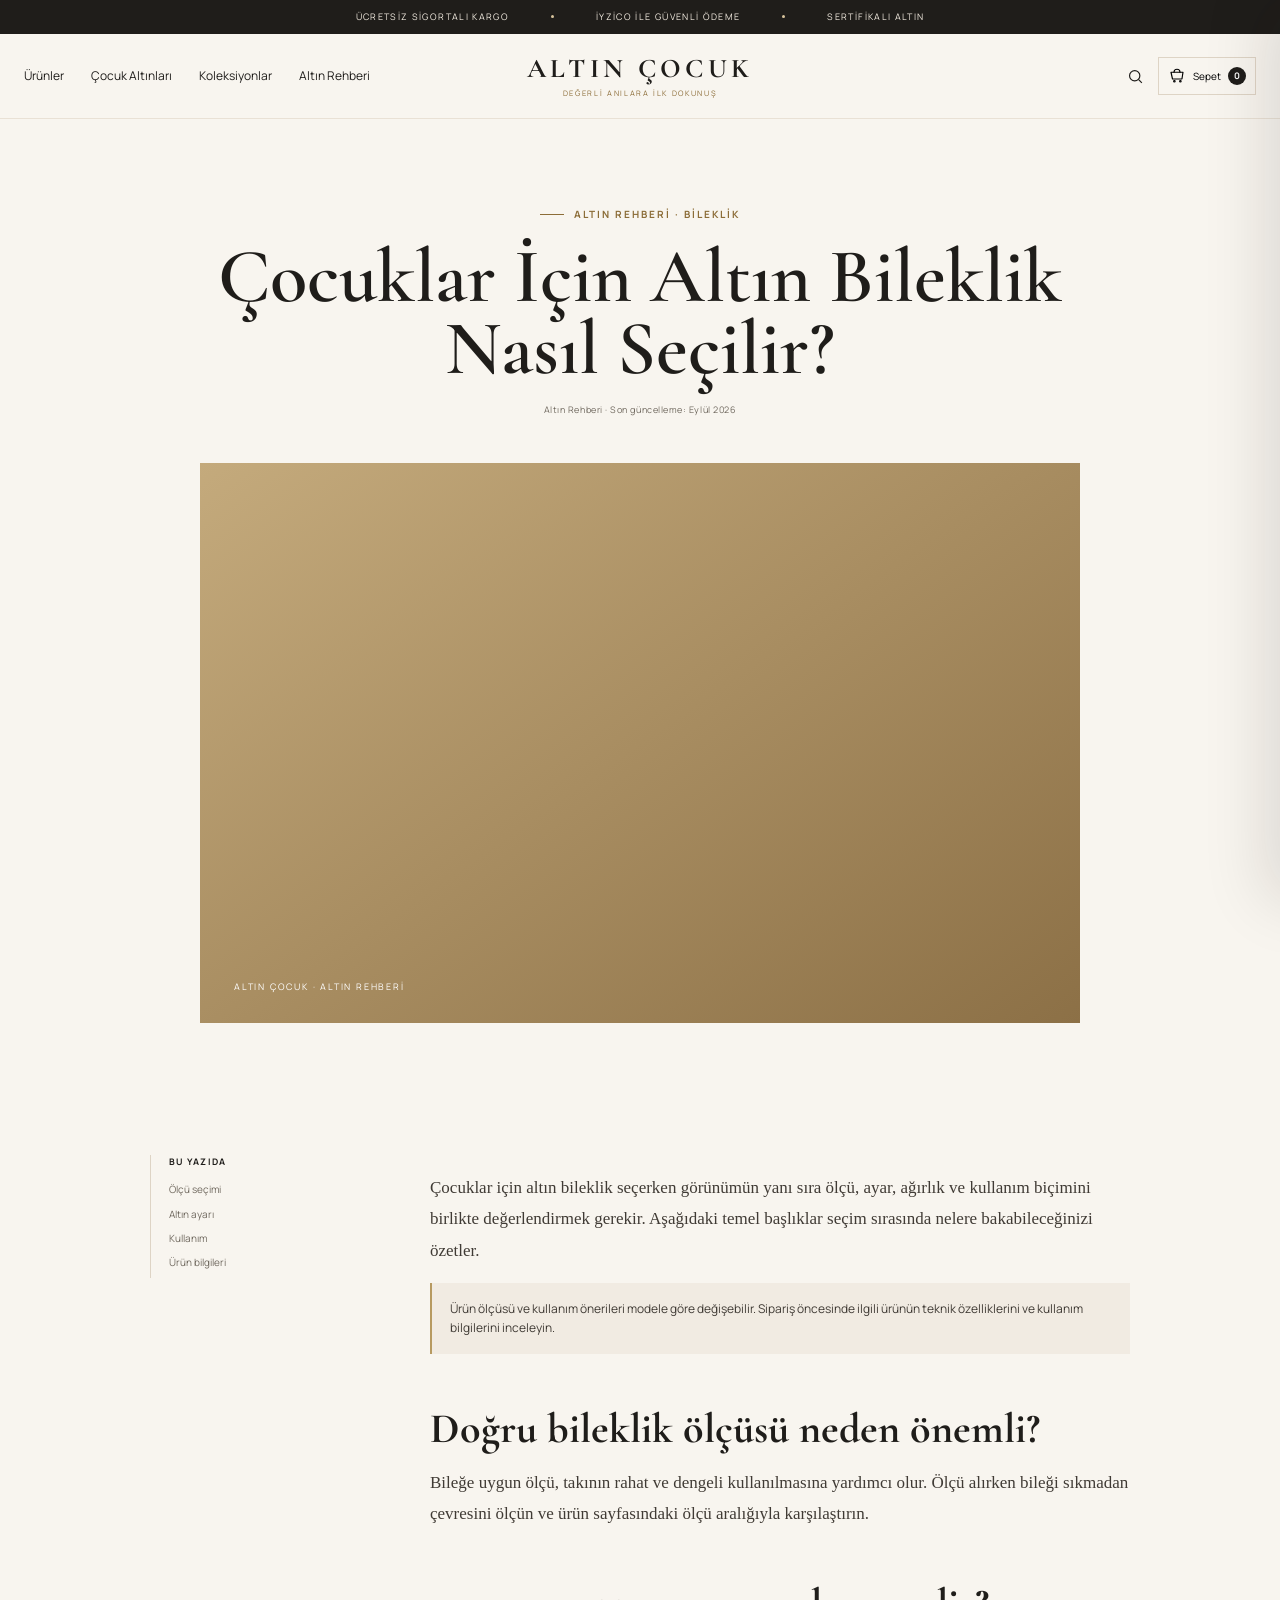
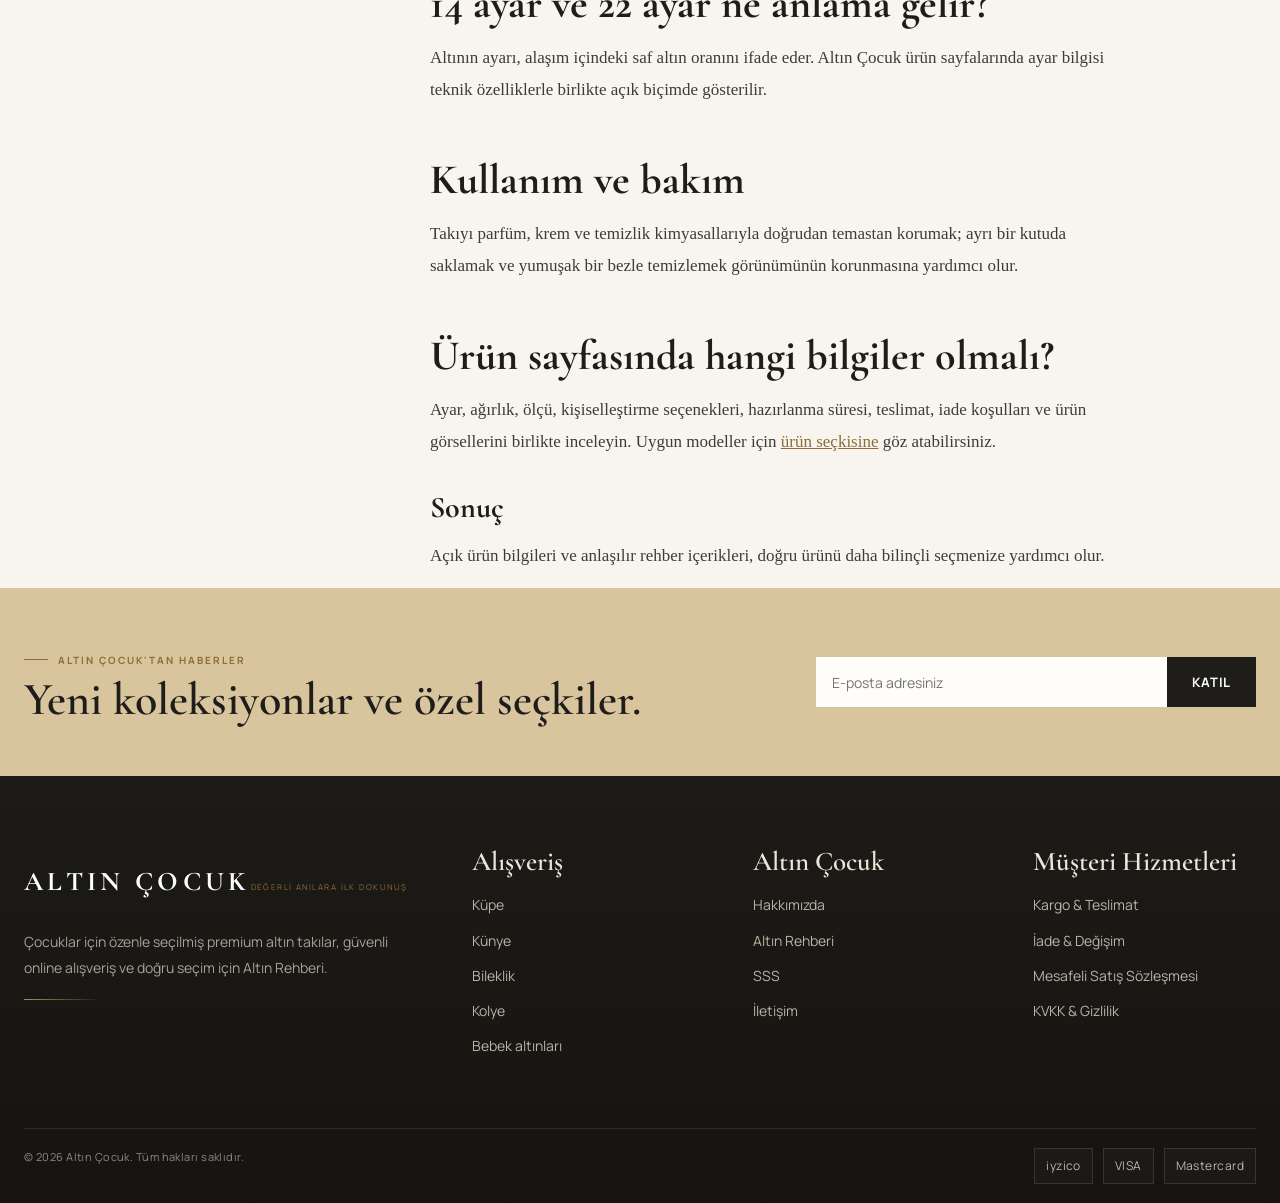
==== commit ada26e86: "Replace website with g-2 version" ====
--- a/article.html
+++ b/article.html
@@ -51,7 +51,7 @@
 <footer class="footer">
 <div class="container footer__grid">
 <div class="footer__brand"><a class="brand" href="index.html"><span class="brand__mark">ALTIN ÇOCUK</span><span class="brand__tag">değerli anılara ilk dokunuş</span></a><p>Çocuklar için özenle seçilmiş premium altın takılar, güvenli online alışveriş ve doğru seçim için Altın Rehberi.</p></div>
-<div><h4>Alışveriş</h4><a href="category.html">Bileklik</a><a href="category.html">Küpe</a><a href="category.html">Kolye</a><a href="category.html">Künye</a><a href="category.html">Bebek Altınları</a></div>
+<div><h4>Alışveriş</h4><a href="category.html">Küpe</a><a href="category.html">Künye</a><a href="category.html">Bileklik</a><a href="products.html">Kolye</a><a href="category.html">Bebek altınları</a></div>
 <div><h4>Altın Çocuk</h4><a href="information.html#about">Hakkımızda</a><a href="guide.html">Altın Rehberi</a><a href="index.html#faq">SSS</a><a href="information.html#contact">İletişim</a></div>
 <div><h4>Müşteri Hizmetleri</h4><a href="information.html#shipping">Kargo &amp; Teslimat</a><a href="information.html#returns">İade &amp; Değişim</a><a href="information.html#terms">Mesafeli Satış Sözleşmesi</a><a href="information.html#privacy">KVKK &amp; Gizlilik</a></div>
 </div>
--- a/styles.css
+++ b/styles.css
@@ -187,3 +187,181 @@
   .product-card h3{font-size:14px}
   .product-card__price{font-size:12px}
 }
+
+
+/* v6 readability and client revision updates */
+body{line-height:1.62}
+.hero__copy>p,.page-hero p,.section-head p,.seo-copy p,.info-content p,.article-card p,.trust-item p,.occasion-intro p,.occasion-item p,.faq-intro p,details p,.category-seo__copy{font-size:15px;line-height:1.82}
+.section-head--center{max-width:860px}
+.section-head--center .muted{font-size:17px;line-height:1.75;max-width:760px;margin:18px auto 0}
+.product-card__meta{font-size:10px}
+.product-card h3{font-size:18px;line-height:1.42}
+.product-card__price{font-size:15px}
+.product-card__note{font-size:11px}
+.product-card .quick-add{font-size:10px}
+.tree-shell{min-height:740px}
+.category-node{width:236px}
+.category-node strong{font-size:32px}
+.category-node small{font-size:12px;line-height:1.4}
+.footer__brand p{font-size:14px;line-height:1.85;max-width:390px}
+.footer h4{font-size:27px}
+.footer a{font-size:14px;line-height:1.8;margin:10px 0}
+.footer__bottom{font-size:11px}
+.payment-marks span{padding:7px 11px;font-size:12px}
+.newsletter h2{font-size:46px}
+.newsletter-form input{font-size:14px}
+.btn{font-size:13px}
+
+@media(min-width:981px){
+  .tree-shell{min-height:780px}
+  .category-node--1{left:6%;top:31%}
+  .category-node--2{right:6%;top:28%}
+  .category-node--3{left:26%;top:20%}
+  .category-node--4{right:26%;top:18%}
+  .category-node--5{left:50%;top:8%;transform:translateX(-50%)}
+}
+
+@media(max-width:980px){
+  .hero__copy>p{font-size:17px}
+  .section-head h2{font-size:clamp(42px,6vw,58px)}
+  .section-head p,.page-hero p{font-size:16px}
+  .tree-shell{min-height:800px}
+  .category-node strong{font-size:29px}
+  .category-node small{font-size:11px}
+  .footer__brand p,.footer a{font-size:13px}
+}
+
+@media(max-width:620px){
+  .hero__copy>p{font-size:16px}
+  .section-head h2,.page-hero h1{font-size:50px}
+  .section-head--center .muted,.section-head p,.page-hero p{font-size:17px;line-height:1.75}
+  .tree-shell{min-height:780px}
+  .category-node{width:122px!important;padding:10px 7px}
+  .category-node__medallion{width:48px;height:48px;margin:0 0 8px}
+  .category-node__medallion svg{width:25px;height:25px}
+  .category-node strong{font-size:21px}
+  .category-node small{font-size:8.5px;line-height:1.32}
+  .category-node--1{left:2%!important;top:360px}
+  .category-node--2{left:auto!important;right:2%!important;top:338px}
+  .category-node--3{left:7%!important;top:185px}
+  .category-node--4{left:auto!important;right:7%!important;top:168px}
+  .category-node--5{left:50%!important;top:50px;transform:translateX(-50%)!important}
+  .product-card h3{font-size:17px}
+  .product-card__price{font-size:14px}
+  .product-card .quick-add{font-size:9px}
+  .newsletter h2{font-size:36px}
+  .footer h4{font-size:24px}
+  .footer__brand p,.footer a{font-size:15px}
+  .footer__bottom{font-size:11px;padding-bottom:24px}
+  .payment-marks span{font-size:12px;padding:8px 12px}
+}
+
+@media(max-width:390px){
+  .category-node{width:118px!important}
+  .category-node strong{font-size:20px}
+  .category-node small{font-size:8px}
+  .product-card h3{font-size:15px}
+  .product-card__price{font-size:13px}
+  .footer__brand p,.footer a{font-size:14px}
+}
+
+
+/* v7 premium refinement inspired by iryum */
+.footer .brand__tag{white-space:nowrap;display:inline-block;font-size:8px;letter-spacing:.18em}
+.footer .brand{gap:8px}
+.footer__grid{grid-template-columns:1.75fr 1fr 1fr 1fr;align-items:start}
+.footer__brand{min-width:0}
+.footer__brand p{max-width:420px}
+.footer__brand:after{content:"";display:block;width:78px;height:1px;background:linear-gradient(90deg,var(--gold),transparent);margin-top:18px;opacity:.9}
+.footer{background:linear-gradient(180deg,#1d1b18 0%, #161411 100%)}
+.payment-marks span{background:rgba(255,255,255,.02)}
+
+.product-layout--v3{gap:64px}
+.product-main-media{border:1px solid rgba(183,154,97,.22);box-shadow:0 30px 90px rgba(49,39,25,.08)}
+.product-info--v3{background:linear-gradient(180deg,rgba(255,253,249,.96),rgba(247,242,234,.96));border:1px solid rgba(183,154,97,.18);box-shadow:0 20px 70px rgba(49,39,25,.06);padding:28px 28px 24px}
+.product-title-row h1{font-size:42px;line-height:1.05}
+.product-info__meta--rich span{padding:14px;font-size:9px}
+.product-info__meta--rich b{font-size:13px}
+.price-zone{padding:22px 22px 18px;border:1px solid rgba(183,154,97,.22);background:linear-gradient(180deg,#fffdf9,#f4ecdf);box-shadow:var(--shadow-soft)}
+.current-price{font-size:38px;letter-spacing:-.03em}
+.price-zone small{font-size:10px}
+.product-assurance{display:grid;grid-template-columns:1fr 1fr 1fr;gap:10px;margin:14px 0 14px}
+.product-assurance>div{padding:14px 14px 12px;border:1px solid rgba(183,154,97,.18);background:rgba(255,255,255,.72)}
+.product-assurance strong,.product-assurance small{display:block}
+.product-assurance strong{font:700 13px/1.35 var(--sans);color:var(--ink)}
+.product-assurance small{font:500 10px/1.45 var(--sans);color:var(--muted);margin-top:4px}
+.benefit-grid{gap:12px;margin-bottom:14px}
+.benefit-grid>div{padding:16px}
+.benefit-kicker{font-size:9px}
+.benefit-grid strong{font-size:17px}
+.benefit-grid small{font-size:10px}
+.shipping-panel{padding:16px 16px 16px 14px;box-shadow:0 10px 28px rgba(96,126,111,.08)}
+.shipping-panel strong{font-size:12px}
+.shipping-panel span{font-size:9px}
+.delivery-line{padding:18px 0}
+.delivery-line small{font-size:9px}
+.delivery-line strong{font-size:13px}
+.personalization-card input{height:52px;font-size:13px}
+.font-choice{font-size:9px;padding:9px 12px}
+.engraving-preview{padding:15px 16px}
+.engraving-preview small{font-size:9px}
+.engraving-preview strong{font-size:22px}
+.product-cta--v3{display:flex;gap:12px;align-items:center;margin:20px 0 16px}
+.add-cart-main{font-size:12px;min-width:240px;box-shadow:0 14px 34px rgba(31,29,26,.16)}
+.purchase-trust--v3 div{padding:15px 14px}
+.purchase-trust--v3 span{font-size:22px}
+.purchase-trust--v3 strong{font-size:10px}
+.purchase-trust--v3 small{font-size:8px}
+.product-accordion--v3 summary{font-size:14px;padding:3px 0}
+.product-accordion--v3 p{font-size:13px;line-height:1.82}
+.spec-table>div{padding:13px 12px;font-size:10px}
+.spec-table b{font-size:12px}
+.product-story-band{background:linear-gradient(180deg,rgba(216,196,157,.10),transparent 60%);padding-inline:22px}
+.product-story-band p{font-size:14px;line-height:1.8}
+
+@media(max-width:980px){
+  .footer__grid{grid-template-columns:1.35fr 1fr 1fr}
+  .product-info--v3{padding:24px 22px}
+  .product-title-row h1{font-size:40px}
+  .product-assurance{grid-template-columns:1fr}
+  .current-price{font-size:34px}
+}
+
+@media(max-width:620px){
+  .footer .brand__tag{white-space:normal;display:block;max-width:100%;font-size:9px;line-height:1.5}
+  .footer__grid{grid-template-columns:1fr 1fr;gap:34px}
+  .footer__brand{grid-column:1/3}
+  .footer__brand p{max-width:none}
+  .product-main-media{box-shadow:none}
+  .product-info--v3{padding:20px 16px 18px;border-width:1px}
+  .product-title-row h1{font-size:40px;line-height:1.08}
+  .product-info__meta--rich span{padding:12px;font-size:8.5px}
+  .product-info__meta--rich b{font-size:12px}
+  .price-zone{padding:18px 16px}
+  .current-price{font-size:32px}
+  .price-zone small{font-size:10px}
+  .product-assurance{grid-template-columns:1fr;gap:8px;margin-top:12px}
+  .product-assurance>div{padding:12px}
+  .product-assurance strong{font-size:13px}
+  .product-assurance small{font-size:10px}
+  .benefit-grid{grid-template-columns:1fr;gap:8px}
+  .benefit-grid strong{font-size:18px}
+  .benefit-grid small{font-size:10px}
+  .shipping-panel strong{font-size:12px}
+  .shipping-panel span,.delivery-line small{font-size:9px}
+  .delivery-line strong{font-size:13px}
+  .personalization-card input{font-size:14px}
+  .product-cta--v3{display:grid;grid-template-columns:1fr auto;gap:10px}
+  .add-cart-main{min-width:0;width:100%}
+  .purchase-trust--v3{grid-template-columns:1fr 1fr 1fr}
+  .purchase-trust--v3 span{font-size:18px}
+  .product-accordion--v3 summary{font-size:15px}
+  .product-accordion--v3 p{font-size:14px;line-height:1.85}
+  .spec-table{grid-template-columns:1fr}
+  .spec-table>div{font-size:11px}
+  .spec-table b{font-size:13px}
+  .product-story-band p{font-size:15px}
+}
+
+.footer .brand__mark{white-space:nowrap}
+@media(max-width:620px){.footer .brand__mark{white-space:normal;line-height:1.1}}
